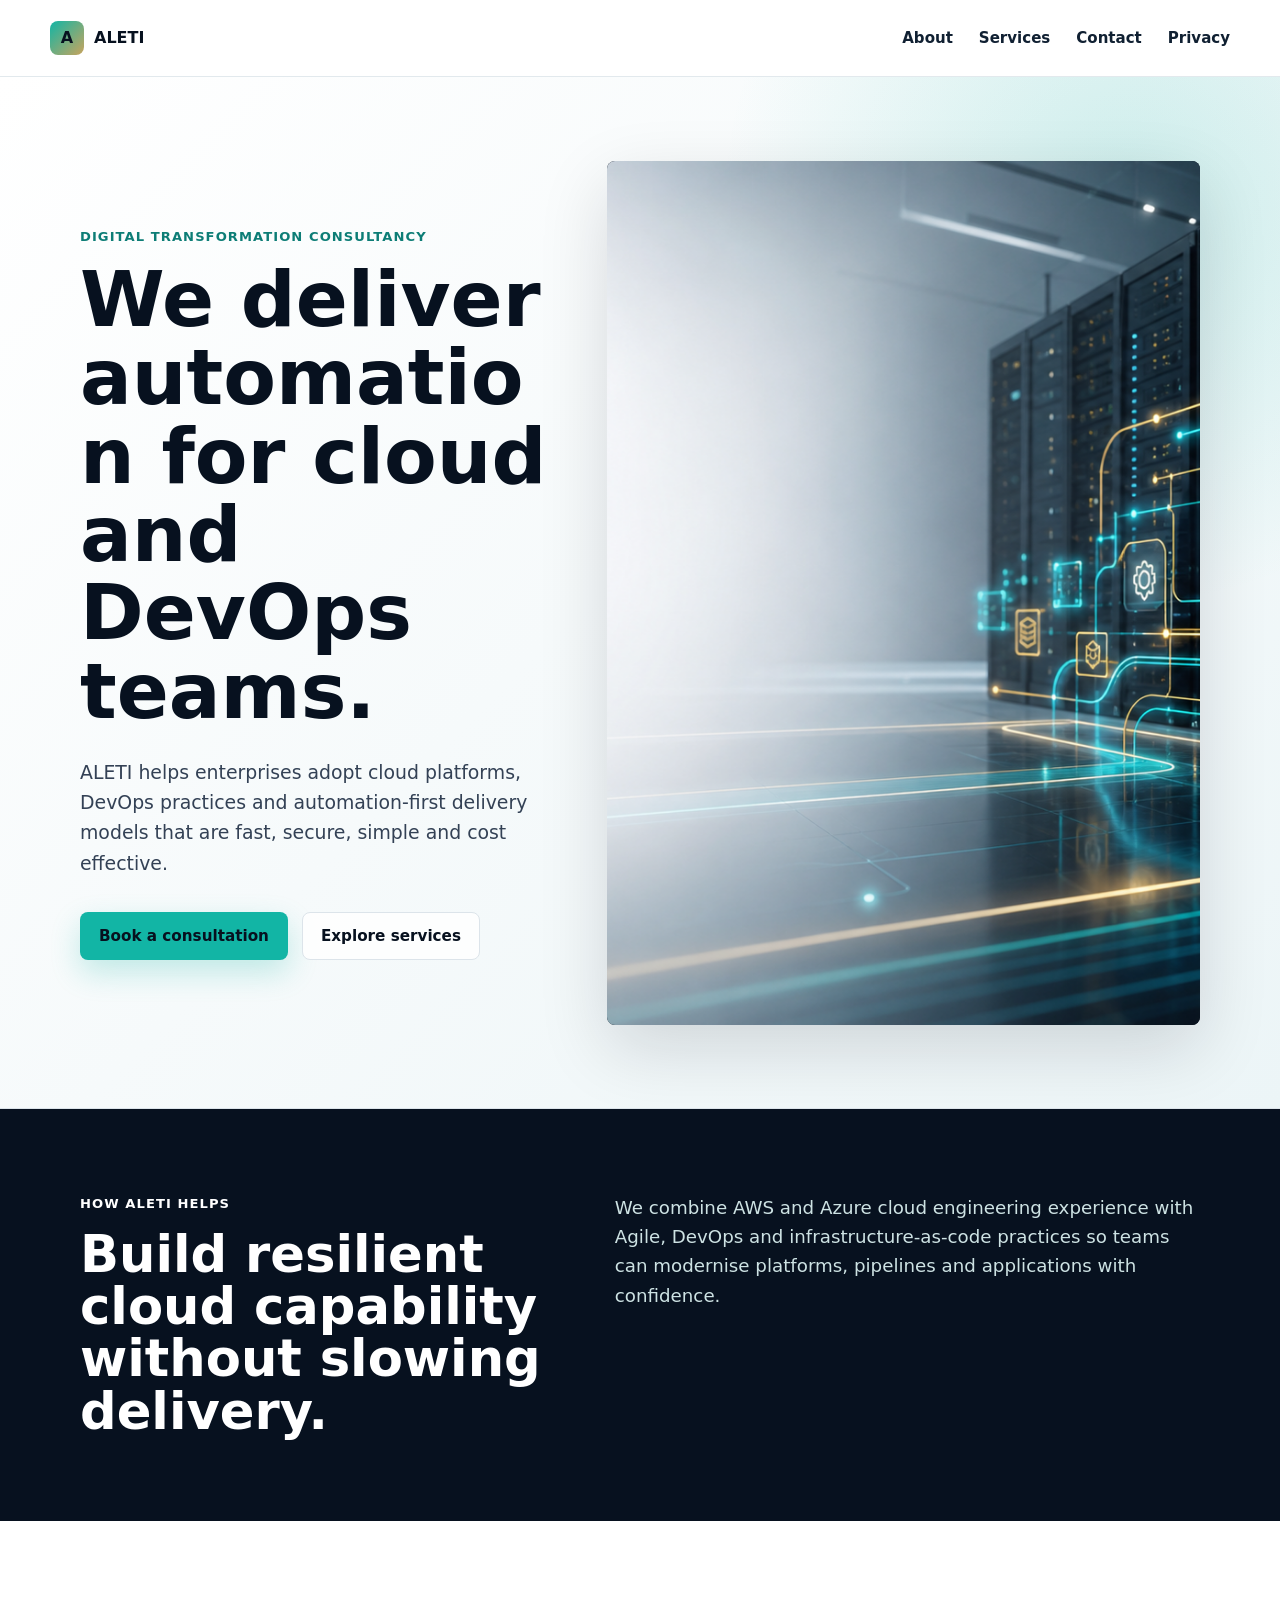
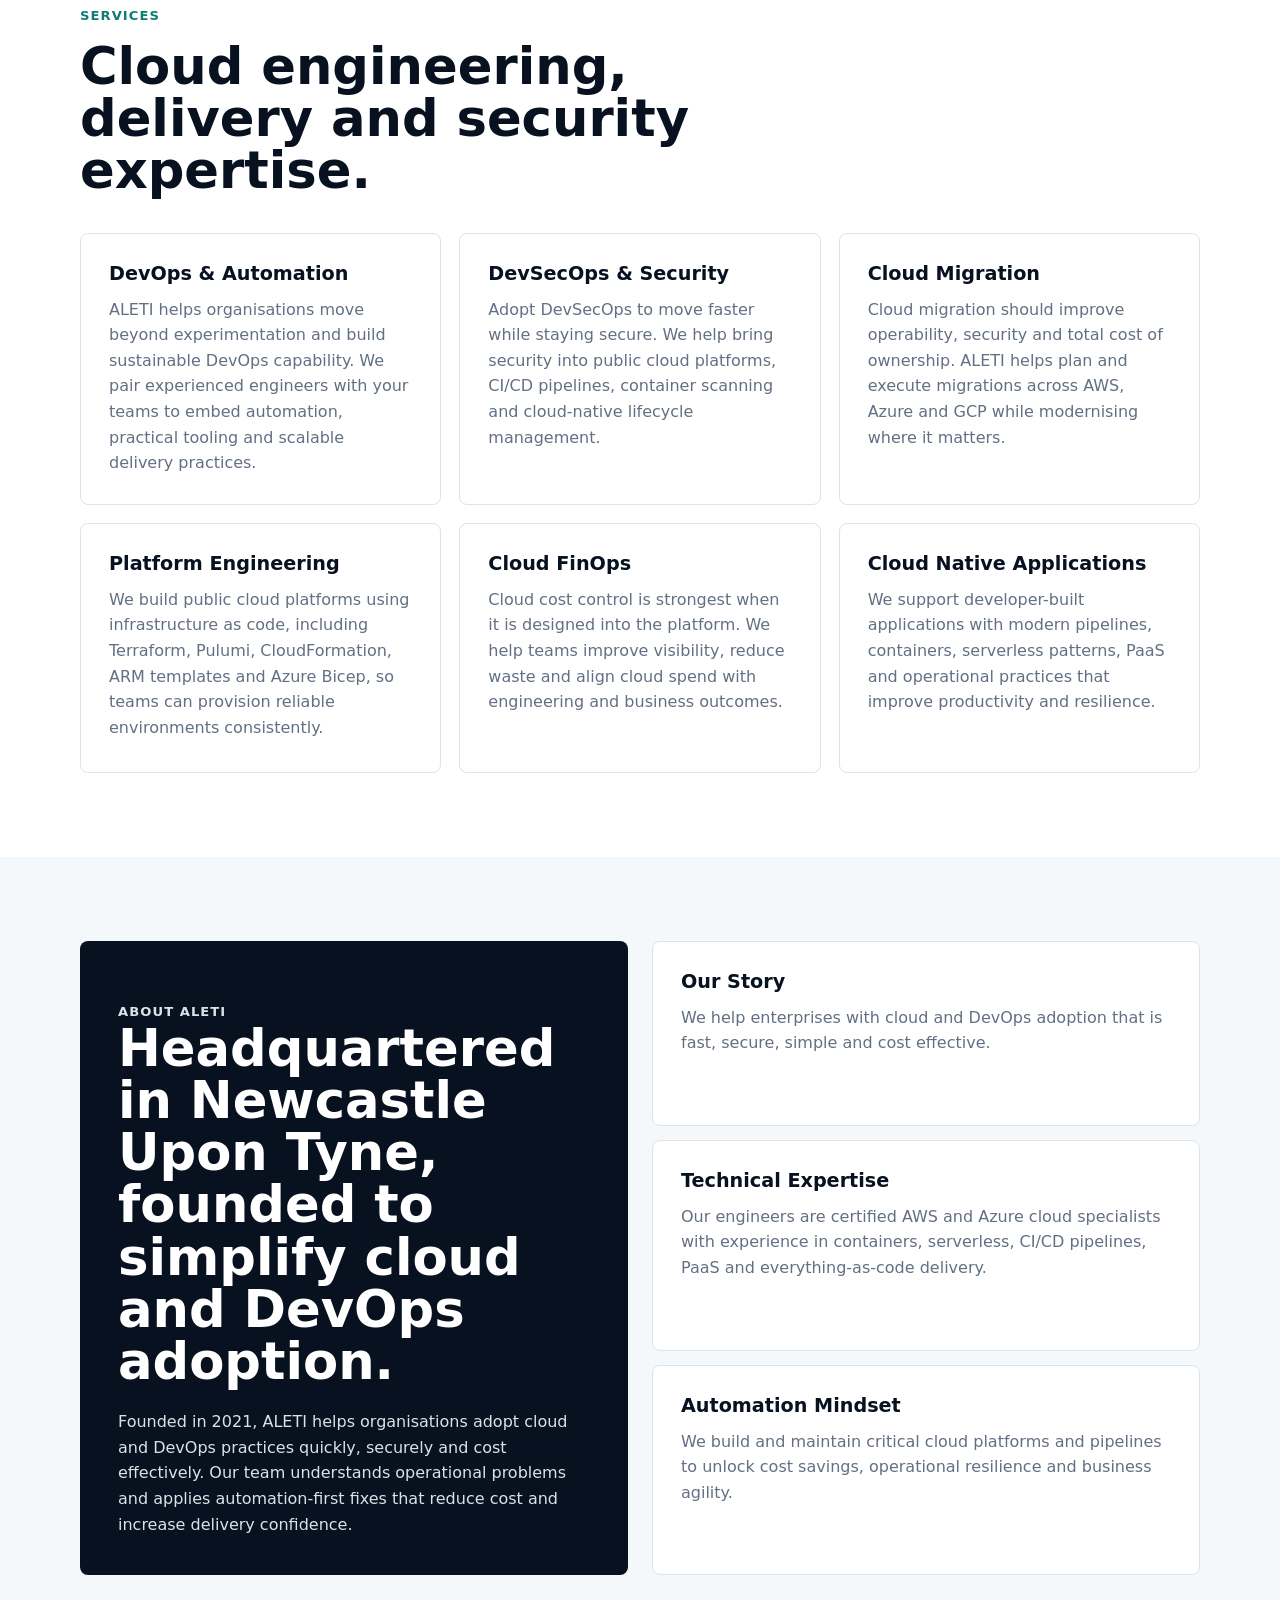
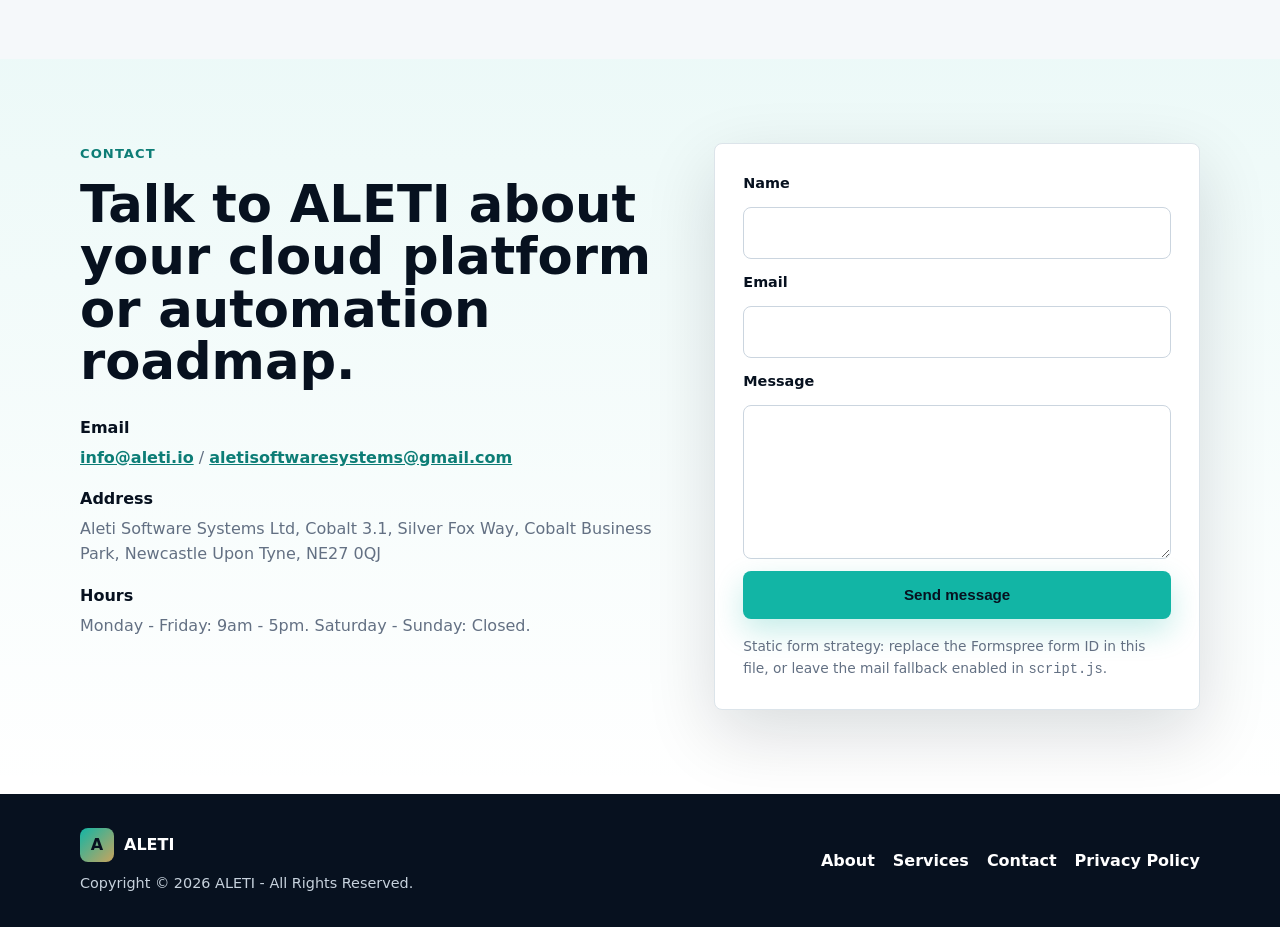
==== index.html @ 78d36789 "Build ALETI static website" ====
<!doctype html>
<html lang="en-GB">
  <head>
    <meta charset="utf-8">
    <meta name="viewport" content="width=device-width, initial-scale=1">
    <title>ALETI | Cloud, DevOps and Automation Consultancy</title>
    <meta name="description" content="ALETI helps enterprises adopt cloud, DevOps, DevSecOps and platform engineering practices quickly, securely and cost effectively.">
    <link rel="canonical" href="https://aleti.io/">
    <meta property="og:title" content="ALETI | Cloud, DevOps and Automation Consultancy">
    <meta property="og:description" content="Digital transformation consultancy delivering cloud automation, DevOps, DevSecOps and platform engineering expertise.">
    <meta property="og:type" content="website">
    <meta property="og:url" content="https://aleti.io/">
    <meta property="og:image" content="https://aleti.io/assets/aleti-cloud-automation-hero.png">
    <meta name="twitter:card" content="summary_large_image">
    <meta name="twitter:title" content="ALETI | Cloud, DevOps and Automation Consultancy">
    <meta name="twitter:description" content="We deliver automation for cloud, DevOps and platform engineering teams.">
    <meta name="twitter:image" content="https://aleti.io/assets/aleti-cloud-automation-hero.png">
    <meta name="theme-color" content="#07111f">
    <link rel="icon" href="/assets/favicon.svg" type="image/svg+xml">
    <link rel="stylesheet" href="/styles.css">
    <script type="application/ld+json">
      {
        "@context": "https://schema.org",
        "@type": "LocalBusiness",
        "name": "ALETI",
        "legalName": "Aleti Software Systems Ltd",
        "url": "https://aleti.io/",
        "email": "info@aleti.io",
        "address": {
          "@type": "PostalAddress",
          "streetAddress": "Cobalt 3.1, Silver Fox Way, Cobalt Business Park",
          "addressLocality": "Newcastle Upon Tyne",
          "postalCode": "NE27 0QJ",
          "addressCountry": "GB"
        },
        "openingHoursSpecification": [
          {
            "@type": "OpeningHoursSpecification",
            "dayOfWeek": ["Monday", "Tuesday", "Wednesday", "Thursday", "Friday"],
            "opens": "09:00",
            "closes": "17:00"
          }
        ],
        "sameAs": []
      }
    </script>
  </head>
  <body>
    <a class="skip-link" href="#main">Skip to content</a>
    <header class="site-header">
      <nav class="nav" aria-label="Primary navigation">
        <a class="brand" href="/" aria-label="ALETI home">
          <span class="brand-mark" aria-hidden="true">A</span>
          <span>ALETI</span>
        </a>
        <button class="nav-toggle" type="button" aria-expanded="false" aria-controls="nav-menu">
          <span class="sr-only">Toggle navigation</span>
          <span></span><span></span><span></span>
        </button>
        <div class="nav-menu" id="nav-menu">
          <a href="#about">About</a>
          <a href="#services">Services</a>
          <a href="#contact">Contact</a>
          <a href="/privacy-policy/">Privacy</a>
        </div>
      </nav>
    </header>

    <main id="main">
      <section class="hero section">
        <div class="container hero-grid">
          <div class="hero-copy">
            <p class="intro-line">Digital Transformation Consultancy</p>
            <h1>
              <span class="desktop-headline">We deliver automation for cloud and DevOps teams.</span>
              <span class="mobile-headline" aria-hidden="true"><span class="hero-line">We deliver</span><span class="hero-line">automation</span><span class="hero-line">for cloud and</span><span class="hero-line">DevOps teams.</span></span>
            </h1>
            <p class="hero-text">ALETI helps enterprises adopt cloud platforms, DevOps practices and automation-first delivery models that are fast, secure, simple and cost effective.</p>
            <div class="hero-actions">
              <a class="button button-primary" href="#contact">Book a consultation</a>
              <a class="button button-secondary" href="#services">Explore services</a>
            </div>
          </div>
          <div class="hero-media">
            <img src="/assets/aleti-cloud-automation-hero.png" alt="Abstract secure cloud automation infrastructure with connected cloud nodes and pipeline paths" width="1536" height="864">
          </div>
        </div>
      </section>

      <section class="section service-summary" aria-labelledby="summary-title">
        <div class="container split">
          <div>
            <p class="section-label">How ALETI helps</p>
            <h2 id="summary-title">Build resilient cloud capability without slowing delivery.</h2>
          </div>
          <p>We combine AWS and Azure cloud engineering experience with Agile, DevOps and infrastructure-as-code practices so teams can modernise platforms, pipelines and applications with confidence.</p>
        </div>
      </section>

      <section class="section" id="services" aria-labelledby="services-title">
        <div class="container">
          <div class="section-head">
            <p class="section-label">Services</p>
            <h2 id="services-title">Cloud engineering, delivery and security expertise.</h2>
          </div>
          <div class="services-grid">
            <article class="service-card">
              <h3>DevOps &amp; Automation</h3>
              <p>ALETI helps organisations move beyond experimentation and build sustainable DevOps capability. We pair experienced engineers with your teams to embed automation, practical tooling and scalable delivery practices.</p>
            </article>
            <article class="service-card">
              <h3>DevSecOps &amp; Security</h3>
              <p>Adopt DevSecOps to move faster while staying secure. We help bring security into public cloud platforms, CI/CD pipelines, container scanning and cloud-native lifecycle management.</p>
            </article>
            <article class="service-card">
              <h3>Cloud Migration</h3>
              <p>Cloud migration should improve operability, security and total cost of ownership. ALETI helps plan and execute migrations across AWS, Azure and GCP while modernising where it matters.</p>
            </article>
            <article class="service-card">
              <h3>Platform Engineering</h3>
              <p>We build public cloud platforms using infrastructure as code, including Terraform, Pulumi, CloudFormation, ARM templates and Azure Bicep, so teams can provision reliable environments consistently.</p>
            </article>
            <article class="service-card">
              <h3>Cloud FinOps</h3>
              <p>Cloud cost control is strongest when it is designed into the platform. We help teams improve visibility, reduce waste and align cloud spend with engineering and business outcomes.</p>
            </article>
            <article class="service-card">
              <h3>Cloud Native Applications</h3>
              <p>We support developer-built applications with modern pipelines, containers, serverless patterns, PaaS and operational practices that improve productivity and resilience.</p>
            </article>
          </div>
        </div>
      </section>

      <section class="section about" id="about" aria-labelledby="about-title">
        <div class="container about-grid">
          <div class="about-panel">
            <p class="section-label">About ALETI</p>
            <h2 id="about-title">Headquartered in Newcastle Upon Tyne, founded to simplify cloud and DevOps adoption.</h2>
            <p>Founded in 2021, ALETI helps organisations adopt cloud and DevOps practices quickly, securely and cost effectively. Our team understands operational problems and applies automation-first fixes that reduce cost and increase delivery confidence.</p>
          </div>
          <div class="expertise-list">
            <div>
              <h3>Our Story</h3>
              <p>We help enterprises with cloud and DevOps adoption that is fast, secure, simple and cost effective.</p>
            </div>
            <div>
              <h3>Technical Expertise</h3>
              <p>Our engineers are certified AWS and Azure cloud specialists with experience in containers, serverless, CI/CD pipelines, PaaS and everything-as-code delivery.</p>
            </div>
            <div>
              <h3>Automation Mindset</h3>
              <p>We build and maintain critical cloud platforms and pipelines to unlock cost savings, operational resilience and business agility.</p>
            </div>
          </div>
        </div>
      </section>

      <section class="section contact-cta" id="contact" aria-labelledby="contact-title">
        <div class="container contact-grid">
          <div>
            <p class="section-label">Contact</p>
            <h2 id="contact-title">Talk to ALETI about your cloud platform or automation roadmap.</h2>
            <div class="contact-details">
              <p><strong>Email</strong><a href="mailto:info@aleti.io">info@aleti.io</a> / <a href="mailto:aletisoftwaresystems@gmail.com">aletisoftwaresystems@gmail.com</a></p>
              <p><strong>Address</strong>Aleti Software Systems Ltd, Cobalt 3.1, Silver Fox Way, Cobalt Business Park, Newcastle Upon Tyne, NE27 0QJ</p>
              <p><strong>Hours</strong>Monday - Friday: 9am - 5pm. Saturday - Sunday: Closed.</p>
            </div>
          </div>
          <form class="contact-form" id="contact-form" action="https://formspree.io/f/your-form-id" method="POST">
            <label for="name">Name</label>
            <input id="name" name="name" autocomplete="name" required>
            <label for="email">Email</label>
            <input id="email" name="email" type="email" autocomplete="email" required>
            <label for="message">Message</label>
            <textarea id="message" name="message" rows="5" required></textarea>
            <input type="hidden" name="source" value="aleti.io">
            <button class="button button-primary" type="submit">Send message</button>
            <p class="form-note">Static form strategy: replace the Formspree form ID in this file, or leave the mail fallback enabled in <code>script.js</code>.</p>
          </form>
        </div>
      </section>
    </main>

    <footer class="site-footer">
      <div class="container footer-grid">
        <div>
          <a class="brand footer-brand" href="/">
            <span class="brand-mark" aria-hidden="true">A</span>
            <span>ALETI</span>
          </a>
          <p>Copyright © 2026 ALETI - All Rights Reserved.</p>
        </div>
        <nav aria-label="Footer navigation">
          <a href="#about">About</a>
          <a href="#services">Services</a>
          <a href="#contact">Contact</a>
          <a href="/privacy-policy/">Privacy Policy</a>
        </nav>
      </div>
    </footer>
    <script src="/script.js"></script>
  </body>
</html>
---- styles.css ----
:root {
  --ink: #07111f;
  --ink-2: #102032;
  --text: #162132;
  --muted: #637083;
  --line: #dce4ea;
  --surface: #ffffff;
  --surface-2: #f5f8fa;
  --teal: #12b5a5;
  --teal-dark: #0d7d76;
  --gold: #c8a45d;
  --shadow: 0 24px 70px rgba(7, 17, 31, 0.14);
  --radius: 8px;
  font-family: Inter, ui-sans-serif, system-ui, -apple-system, BlinkMacSystemFont, "Segoe UI", sans-serif;
}

* {
  box-sizing: border-box;
}

html {
  scroll-behavior: smooth;
}

body {
  margin: 0;
  color: var(--text);
  background: var(--surface);
  line-height: 1.6;
  overflow-x: hidden;
}

a {
  color: inherit;
}

img {
  display: block;
  max-width: 100%;
}

.skip-link,
.sr-only {
  position: absolute;
  width: 1px;
  height: 1px;
  overflow: hidden;
  clip: rect(0, 0, 0, 0);
}

.skip-link:focus {
  width: auto;
  height: auto;
  clip: auto;
  padding: 0.75rem 1rem;
  background: var(--teal);
  color: var(--ink);
  z-index: 100;
}

.container {
  width: min(1120px, calc(100% - 40px));
  margin: 0 auto;
}

.section {
  padding: 84px 0;
}

.site-header {
  position: sticky;
  top: 0;
  z-index: 20;
  background: rgba(255, 255, 255, 0.92);
  backdrop-filter: blur(16px);
  border-bottom: 1px solid rgba(220, 228, 234, 0.82);
}

.nav {
  width: min(1180px, calc(100% - 32px));
  margin: 0 auto;
  min-height: 76px;
  display: flex;
  align-items: center;
  justify-content: space-between;
  gap: 24px;
}

.brand {
  display: inline-flex;
  align-items: center;
  gap: 10px;
  text-decoration: none;
  font-weight: 800;
  color: var(--ink);
  letter-spacing: 0;
}

.brand-mark {
  display: inline-grid;
  place-items: center;
  width: 34px;
  height: 34px;
  border-radius: var(--radius);
  color: var(--ink);
  background: linear-gradient(135deg, var(--teal), var(--gold));
}

.nav-menu {
  display: flex;
  align-items: center;
  gap: 26px;
  font-weight: 700;
  font-size: 0.94rem;
}

.nav-menu a {
  text-decoration: none;
  color: var(--ink-2);
}

.nav-menu a:hover,
.nav-menu a:focus {
  color: var(--teal-dark);
}

.nav-toggle {
  display: none;
  width: 42px;
  height: 42px;
  border: 1px solid var(--line);
  background: var(--surface);
  border-radius: var(--radius);
}

.nav-toggle span:not(.sr-only) {
  display: block;
  width: 18px;
  height: 2px;
  margin: 4px auto;
  background: var(--ink);
}

.hero {
  position: relative;
  overflow: hidden;
  min-height: calc(100vh - 76px);
  display: grid;
  align-items: center;
  background:
    radial-gradient(circle at 88% 12%, rgba(18, 181, 165, 0.18), transparent 28%),
    linear-gradient(135deg, #ffffff 0%, #f6fafb 48%, #ecf5f7 100%);
}

.hero::after {
  content: "";
  position: absolute;
  inset: auto 0 0 0;
  height: 1px;
  background: var(--line);
}

.hero-grid {
  display: grid;
  grid-template-columns: minmax(0, 0.9fr) minmax(420px, 1.1fr);
  gap: 42px;
  align-items: center;
}

.hero-copy {
  min-width: 0;
}

.intro-line,
.section-label {
  margin: 0 0 14px;
  color: var(--teal-dark);
  font-size: 0.82rem;
  font-weight: 800;
  text-transform: uppercase;
  letter-spacing: 0.08em;
}

.hero h1,
.section-head h2,
.split h2,
.about h2,
.contact-cta h2,
.page-hero h1 {
  margin: 0;
  color: var(--ink);
  line-height: 1.02;
  letter-spacing: 0;
}

.hero h1 {
  font-size: clamp(2.75rem, 6vw, 5.8rem);
  max-width: 780px;
  overflow-wrap: break-word;
}

.hero-line {
  display: block;
}

.mobile-headline {
  display: none;
}

.hero-text {
  max-width: 610px;
  margin: 26px 0 0;
  font-size: 1.18rem;
  color: #334155;
}

.hero-actions {
  display: flex;
  flex-wrap: wrap;
  gap: 14px;
  margin-top: 34px;
}

.button {
  display: inline-flex;
  align-items: center;
  justify-content: center;
  min-height: 48px;
  padding: 0 18px;
  border-radius: var(--radius);
  border: 1px solid transparent;
  font-weight: 800;
  font-size: 0.95rem;
  text-decoration: none;
  cursor: pointer;
}

.button-primary {
  background: var(--teal);
  color: var(--ink);
  box-shadow: 0 12px 30px rgba(18, 181, 165, 0.24);
}

.button-primary:hover,
.button-primary:focus {
  background: #31cabb;
}

.button-secondary {
  background: rgba(255, 255, 255, 0.86);
  color: var(--ink);
  border-color: var(--line);
}

.hero-media {
  border-radius: var(--radius);
  overflow: hidden;
  box-shadow: var(--shadow);
  background: var(--ink);
}

.hero-media img {
  aspect-ratio: 16 / 9;
  width: 100%;
  object-fit: cover;
}

.service-summary {
  background: var(--ink);
  color: #edf7f8;
}

.service-summary .section-label,
.service-summary h2 {
  color: #ffffff;
}

.split {
  display: grid;
  grid-template-columns: 0.9fr 1.1fr;
  gap: 56px;
  align-items: start;
}

.split h2,
.section-head h2,
.about h2,
.contact-cta h2,
.page-hero h1 {
  font-size: clamp(2rem, 4vw, 3.65rem);
}

.split p:last-child {
  margin: 0;
  color: #cde2e3;
  font-size: 1.14rem;
}

.section-head {
  max-width: 760px;
  margin-bottom: 36px;
}

.services-grid {
  display: grid;
  grid-template-columns: repeat(3, 1fr);
  gap: 18px;
}

.service-card {
  padding: 28px;
  border: 1px solid var(--line);
  border-radius: var(--radius);
  background: var(--surface);
  min-height: 250px;
}

.service-card h3,
.expertise-list h3 {
  margin: 0 0 12px;
  color: var(--ink);
  font-size: 1.2rem;
  line-height: 1.2;
}

.service-card p,
.expertise-list p,
.about-panel p,
.contact-details p {
  margin: 0;
  color: var(--muted);
}

.about {
  background: var(--surface-2);
}

.about-grid {
  display: grid;
  grid-template-columns: 1fr 1fr;
  gap: 24px;
  align-items: stretch;
}

.about-panel {
  padding: 38px;
  border-radius: var(--radius);
  background: var(--ink);
  color: #ffffff;
}

.about-panel h2 {
  color: #ffffff;
}

.about-panel p {
  margin-top: 22px;
  color: #d5e5e7;
}

.expertise-list {
  display: grid;
  gap: 14px;
}

.expertise-list > div {
  padding: 28px;
  background: #ffffff;
  border: 1px solid var(--line);
  border-radius: var(--radius);
}

.contact-cta {
  background:
    linear-gradient(180deg, rgba(18, 181, 165, 0.08), rgba(255, 255, 255, 0)),
    #ffffff;
}

.contact-grid {
  display: grid;
  grid-template-columns: 1fr 0.82fr;
  gap: 42px;
}

.contact-details {
  display: grid;
  gap: 16px;
  margin-top: 28px;
}

.contact-details strong {
  display: block;
  margin-bottom: 4px;
  color: var(--ink);
}

.contact-details a {
  color: var(--teal-dark);
  font-weight: 700;
}

.contact-form {
  display: grid;
  gap: 12px;
  padding: 28px;
  border: 1px solid var(--line);
  border-radius: var(--radius);
  background: var(--surface);
  box-shadow: var(--shadow);
}

.contact-form label {
  font-weight: 800;
  color: var(--ink);
  font-size: 0.9rem;
}

.contact-form input,
.contact-form textarea {
  width: 100%;
  border: 1px solid #cbd5df;
  border-radius: var(--radius);
  padding: 12px 14px;
  font: inherit;
  color: var(--ink);
  background: #ffffff;
}

.contact-form input:focus,
.contact-form textarea:focus {
  outline: 3px solid rgba(18, 181, 165, 0.22);
  border-color: var(--teal-dark);
}

.form-note {
  margin: 4px 0 0;
  color: var(--muted);
  font-size: 0.86rem;
}

.site-footer {
  padding: 34px 0;
  color: #c7d2dd;
  background: var(--ink);
}

.footer-grid {
  display: flex;
  justify-content: space-between;
  gap: 24px;
  align-items: center;
}

.footer-brand,
.site-footer a {
  color: #ffffff;
}

.site-footer p {
  margin: 10px 0 0;
  font-size: 0.9rem;
}

.site-footer nav {
  display: flex;
  flex-wrap: wrap;
  gap: 18px;
}

.site-footer nav a {
  text-decoration: none;
  font-weight: 700;
}

.page-hero {
  padding: 96px 0 48px;
  background: var(--surface-2);
}

.legal-content {
  max-width: 820px;
  padding-bottom: 90px;
}

.legal-content h2 {
  margin-top: 36px;
  color: var(--ink);
}

@media (max-width: 900px) {
  .hero-grid,
  .split,
  .about-grid,
  .contact-grid {
    grid-template-columns: 1fr;
  }

  .hero-grid {
    gap: 32px;
  }

  .hero {
    min-height: auto;
  }

  .services-grid {
    grid-template-columns: repeat(2, 1fr);
  }
}

@media (max-width: 720px) {
  .container {
    width: min(100% - 32px, 1120px);
  }

  .section {
    padding: 62px 0;
  }

  .nav {
    min-height: 68px;
  }

  .nav-toggle {
    display: block;
  }

  .nav-menu {
    position: absolute;
    top: 68px;
    right: 16px;
    left: 16px;
    display: none;
    flex-direction: column;
    align-items: stretch;
    gap: 0;
    padding: 10px;
    border: 1px solid var(--line);
    border-radius: var(--radius);
    background: var(--surface);
    box-shadow: var(--shadow);
  }

  .nav-menu.is-open {
    display: flex;
  }

  .nav-menu a {
    padding: 12px;
  }

  .hero h1 {
    max-width: 100%;
    font-size: clamp(2rem, 9vw, 2.55rem);
    line-height: 1.08;
  }

  .desktop-headline {
    display: none;
  }

  .mobile-headline {
    display: block;
  }

  .hero-text {
    max-width: 350px;
    font-size: 1rem;
  }

  .hero-grid {
    display: block;
  }

  .hero-media {
    margin-inline: -8px;
    margin-top: 32px;
  }

  .services-grid {
    grid-template-columns: 1fr;
  }

  .service-card {
    min-height: auto;
  }

  .about-panel,
  .contact-form {
    padding: 24px;
  }

  .footer-grid {
    align-items: flex-start;
    flex-direction: column;
  }
}

@media (max-width: 500px) {
  .container,
  .nav {
    width: min(358px, calc(100% - 32px));
  }
}
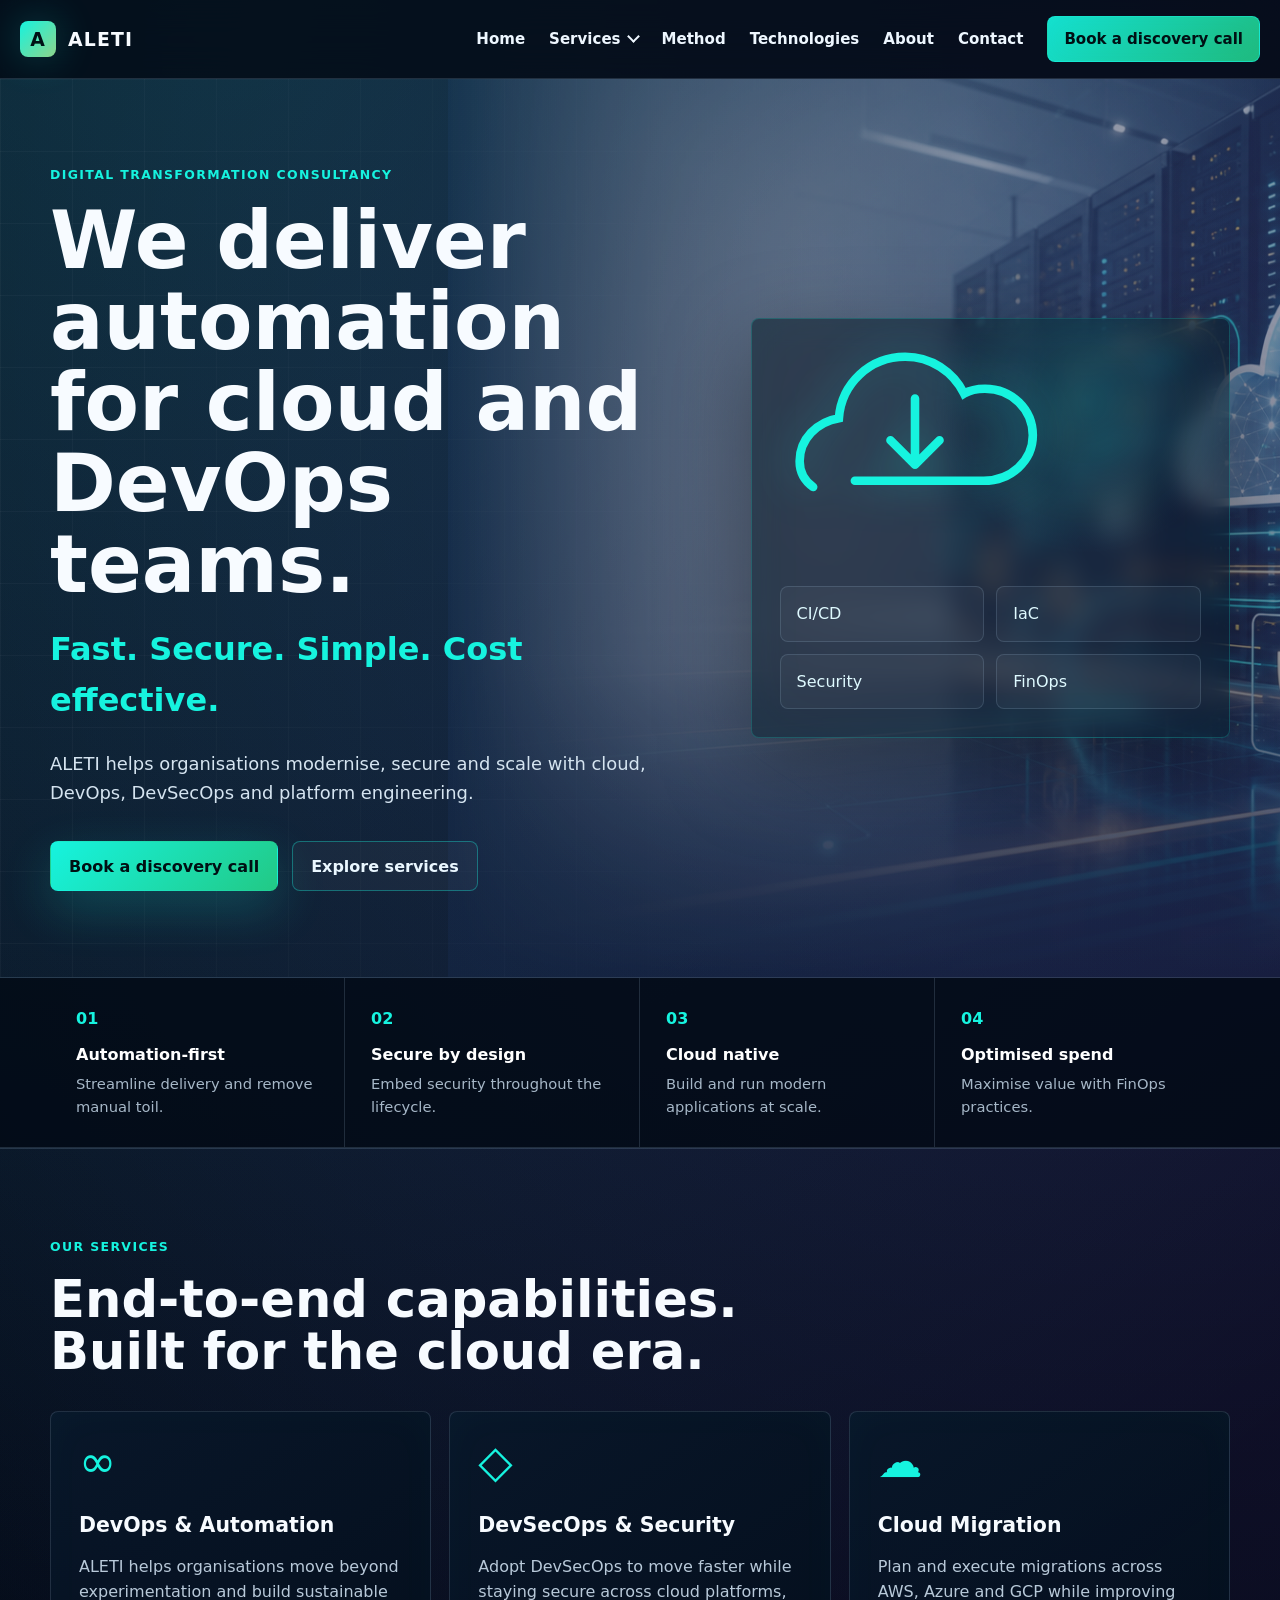
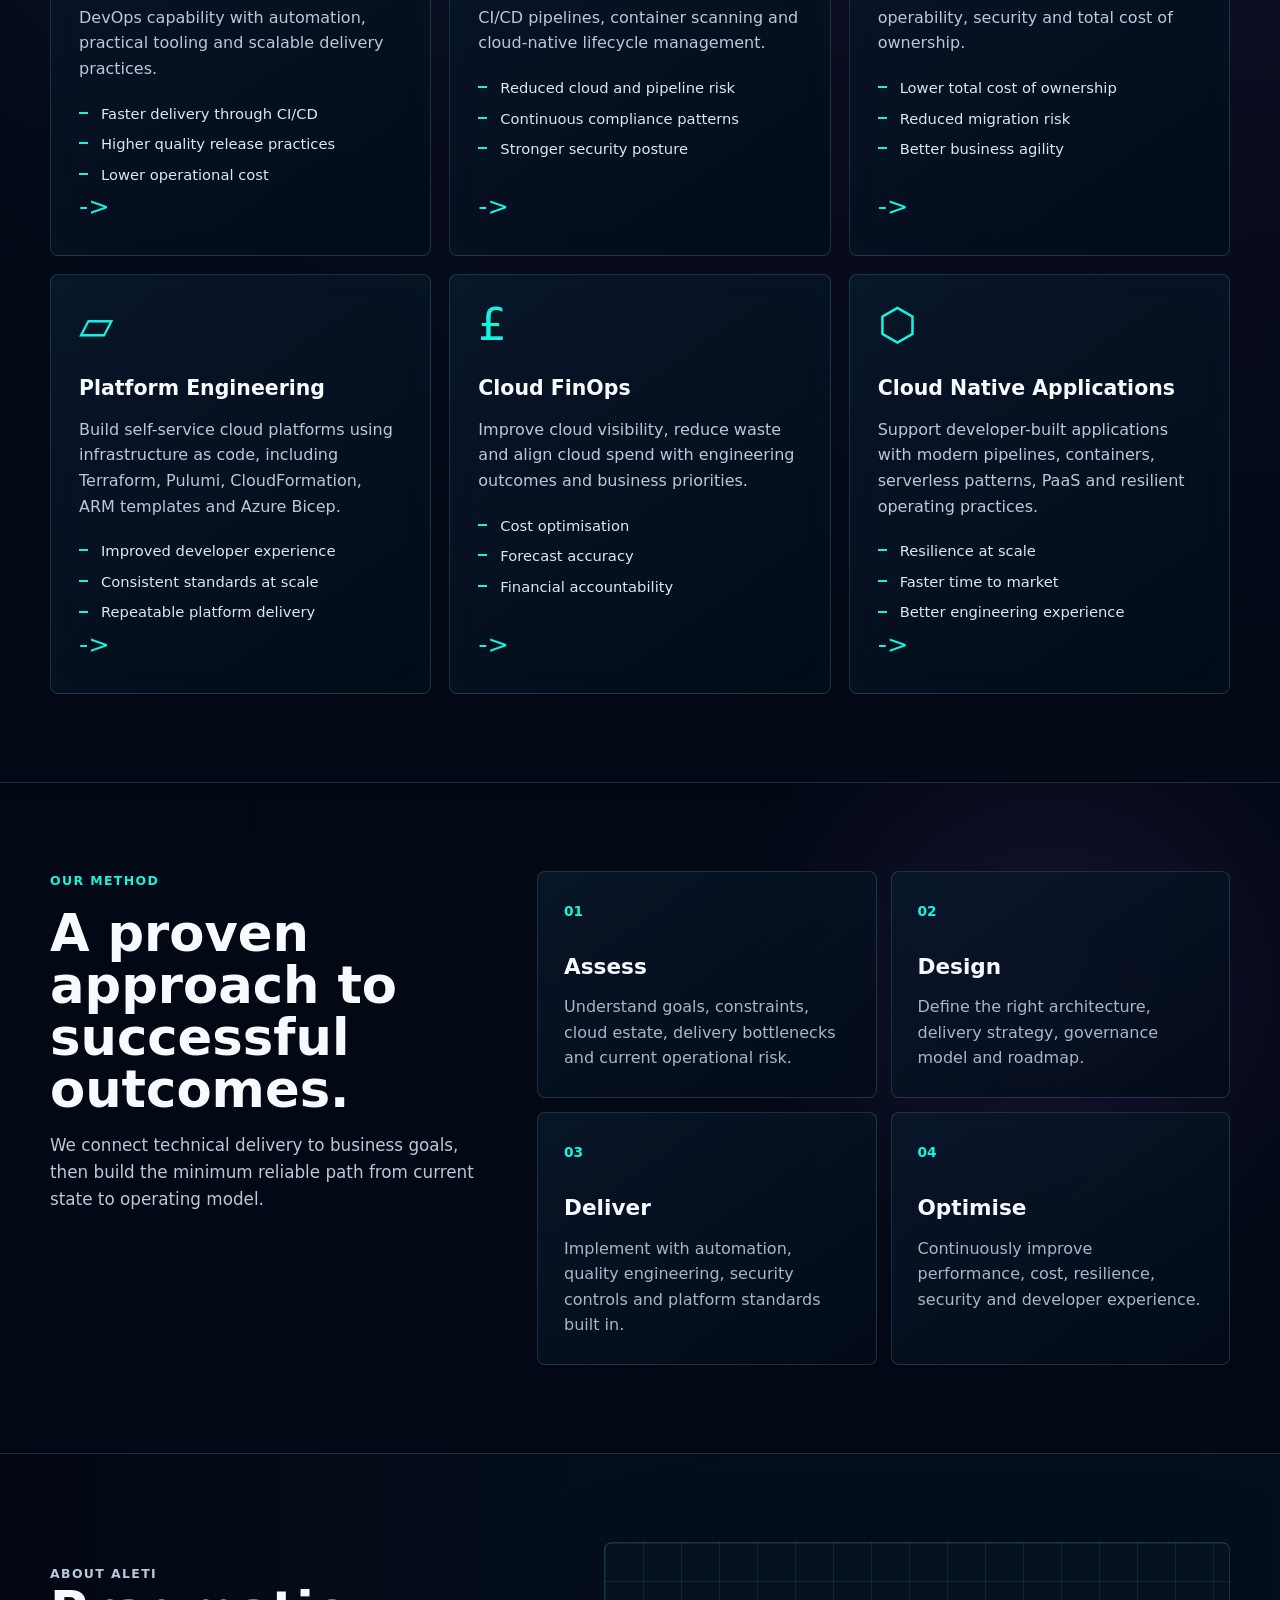
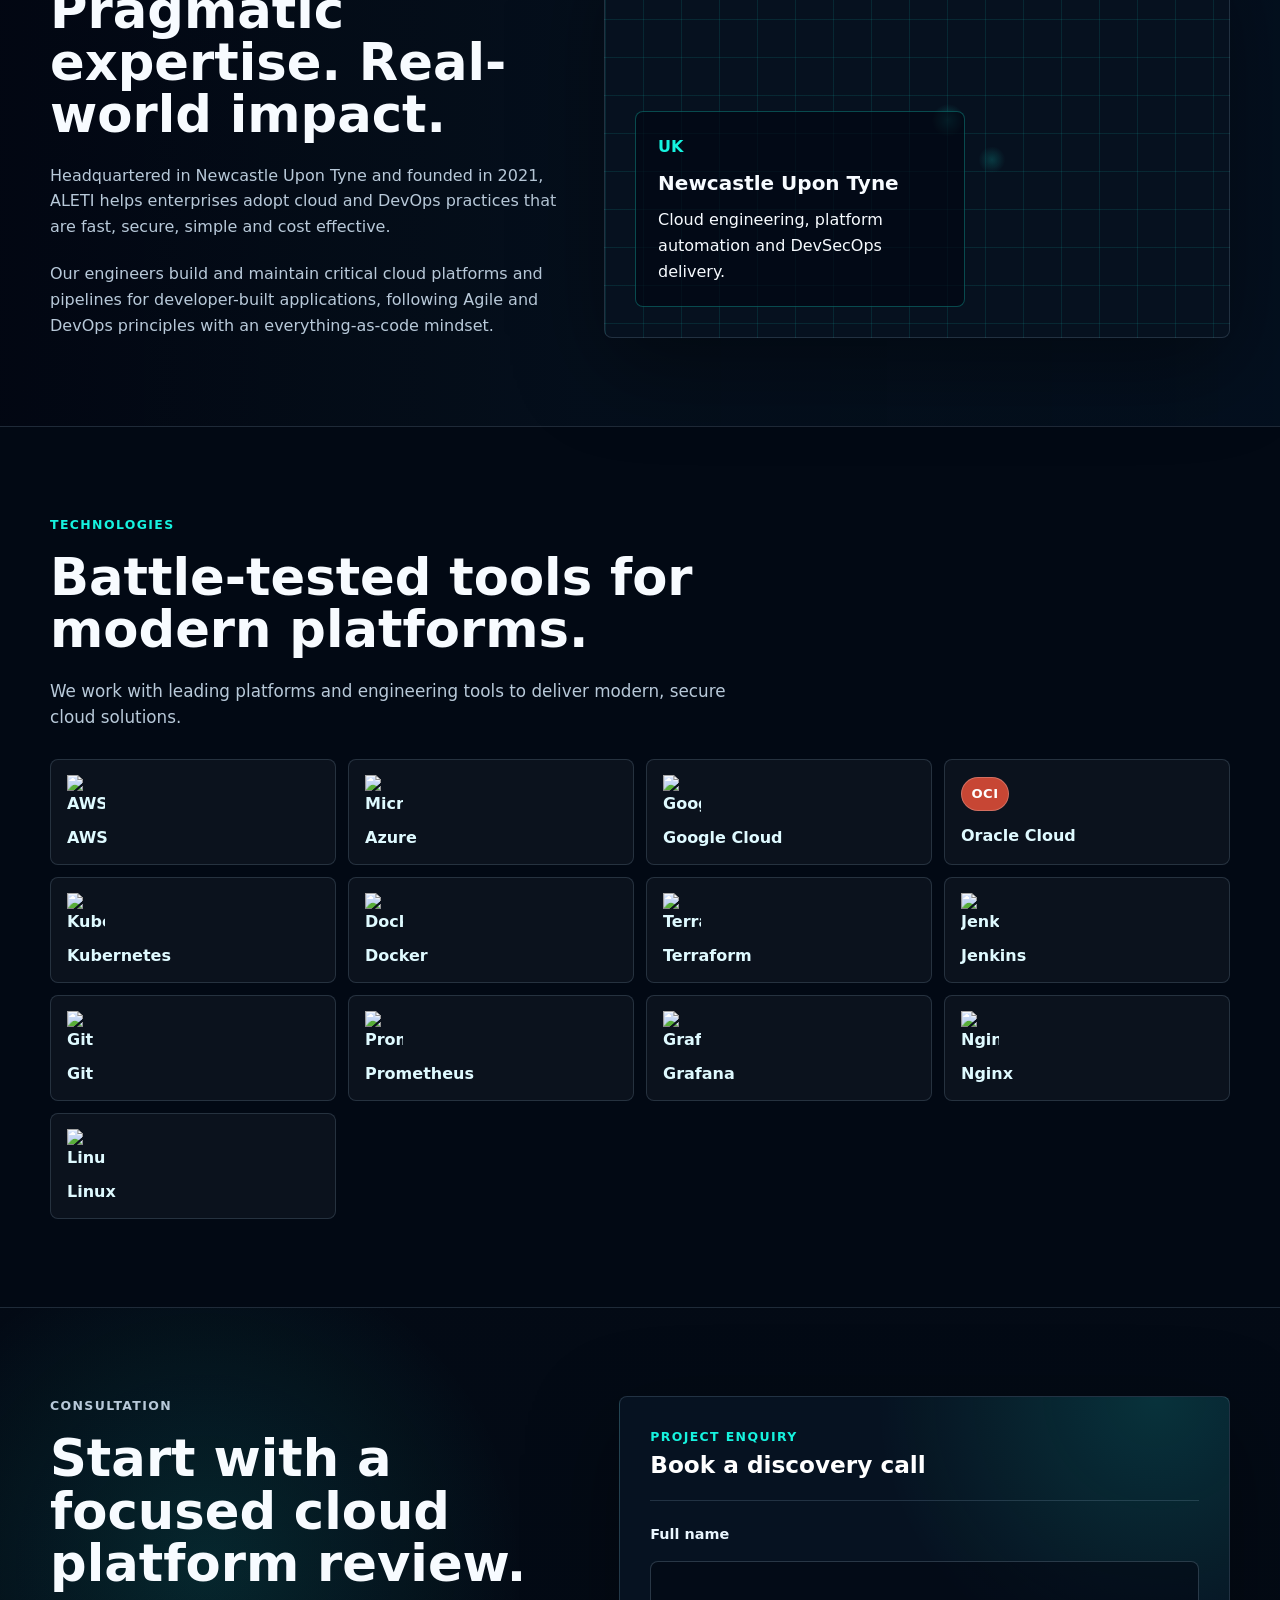
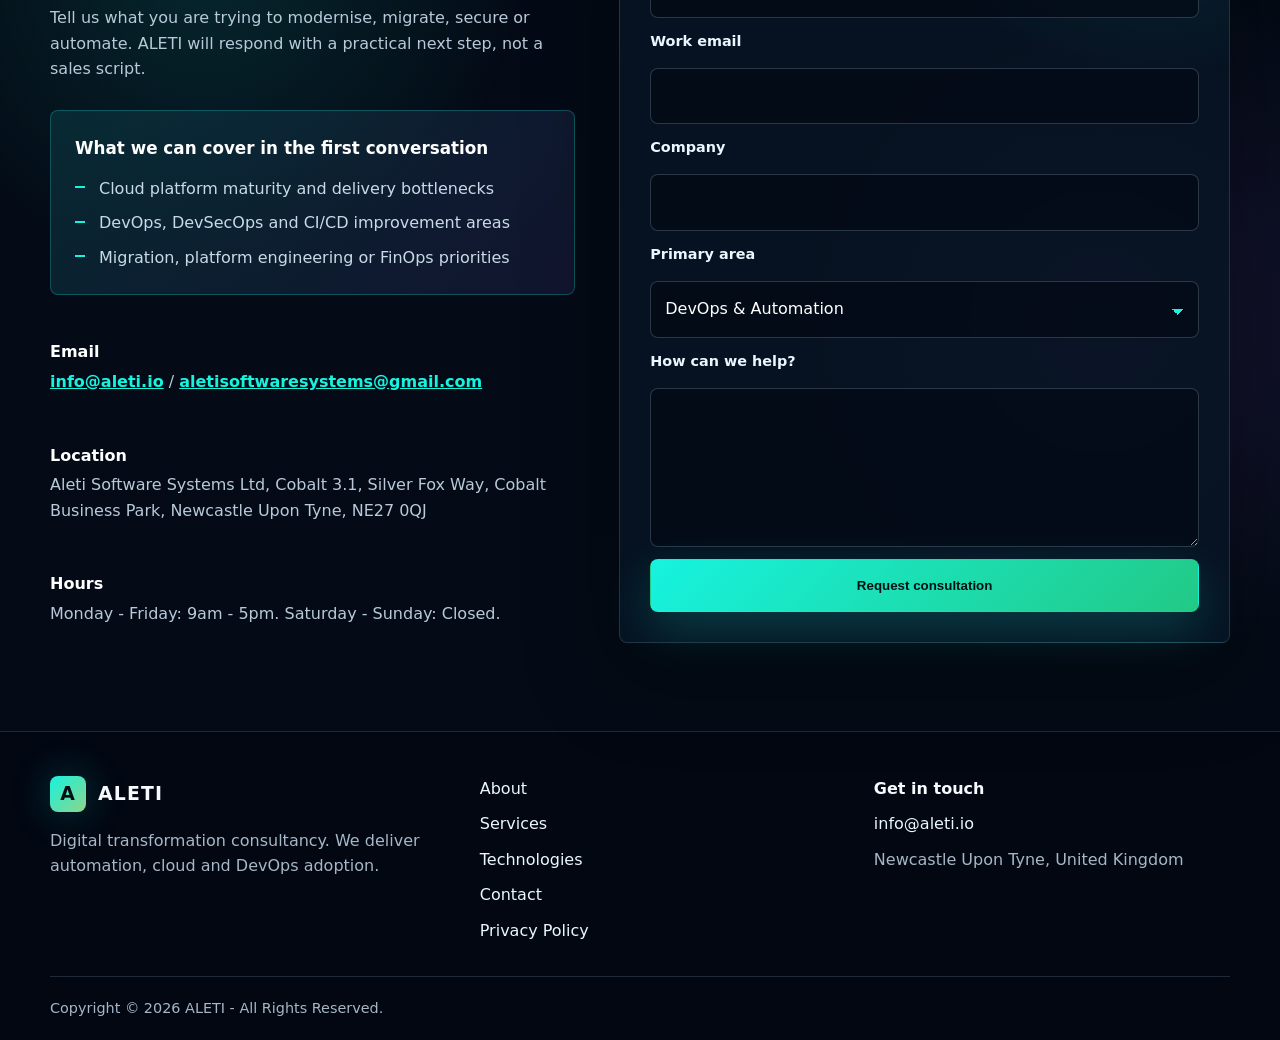
==== commit ecfb51b8: "Redesign ALETI website" ====
--- a/index.html
+++ b/index.html
@@ -15,9 +15,9 @@
     <meta name="twitter:title" content="ALETI | Cloud, DevOps and Automation Consultancy">
     <meta name="twitter:description" content="We deliver automation for cloud, DevOps and platform engineering teams.">
     <meta name="twitter:image" content="https://aleti.io/assets/aleti-cloud-automation-hero.png">
-    <meta name="theme-color" content="#07111f">
-    <link rel="icon" href="/assets/favicon.svg" type="image/svg+xml">
-    <link rel="stylesheet" href="/styles.css">
+    <meta name="theme-color" content="#020712">
+    <link rel="icon" href="assets/favicon.svg" type="image/svg+xml">
+    <link rel="stylesheet" href="styles.css">
     <script type="application/ld+json">
       {
         "@context": "https://schema.org",
@@ -40,16 +40,16 @@
             "opens": "09:00",
             "closes": "17:00"
           }
-        ],
-        "sameAs": []
+        ]
       }
     </script>
   </head>
   <body>
     <a class="skip-link" href="#main">Skip to content</a>
+
     <header class="site-header">
       <nav class="nav" aria-label="Primary navigation">
-        <a class="brand" href="/" aria-label="ALETI home">
+        <a class="brand" href="./" aria-label="ALETI home">
           <span class="brand-mark" aria-hidden="true">A</span>
           <span>ALETI</span>
         </a>
@@ -58,75 +58,189 @@
           <span></span><span></span><span></span>
         </button>
         <div class="nav-menu" id="nav-menu">
+          <a href="#home">Home</a>
+          <div class="nav-dropdown">
+            <button class="nav-dropdown-button" type="button" aria-expanded="false" aria-controls="services-menu">Services</button>
+            <div class="services-menu" id="services-menu">
+              <a href="#devops"><span>∞</span><strong>DevOps &amp; Automation</strong><small>CI/CD, IaC and delivery acceleration</small></a>
+              <a href="#devsecops"><span>◇</span><strong>DevSecOps &amp; Security</strong><small>Secure pipelines and cloud controls</small></a>
+              <a href="#migration"><span>☁</span><strong>Cloud Migration</strong><small>AWS, Azure and GCP migration</small></a>
+              <a href="#platform"><span>▱</span><strong>Platform Engineering</strong><small>Self-service cloud platforms</small></a>
+              <a href="#finops"><span>£</span><strong>Cloud FinOps</strong><small>Spend visibility and optimisation</small></a>
+              <a href="#cloud-native"><span>⬡</span><strong>Cloud Native Applications</strong><small>Modern app delivery and operations</small></a>
+            </div>
+          </div>
+          <a href="#method">Method</a>
+          <a href="#technologies">Technologies</a>
           <a href="#about">About</a>
-          <a href="#services">Services</a>
           <a href="#contact">Contact</a>
-          <a href="/privacy-policy/">Privacy</a>
+          <a class="nav-cta" href="#contact">Book a discovery call</a>
         </div>
       </nav>
     </header>
 
     <main id="main">
-      <section class="hero section">
+      <section class="hero" id="home">
+        <div class="hero-visual" aria-hidden="true">
+          <img src="assets/aleti-cloud-automation-hero.png" alt="">
+        </div>
         <div class="container hero-grid">
           <div class="hero-copy">
-            <p class="intro-line">Digital Transformation Consultancy</p>
-            <h1>
-              <span class="desktop-headline">We deliver automation for cloud and DevOps teams.</span>
-              <span class="mobile-headline" aria-hidden="true"><span class="hero-line">We deliver</span><span class="hero-line">automation</span><span class="hero-line">for cloud and</span><span class="hero-line">DevOps teams.</span></span>
-            </h1>
-            <p class="hero-text">ALETI helps enterprises adopt cloud platforms, DevOps practices and automation-first delivery models that are fast, secure, simple and cost effective.</p>
+            <p class="section-label">Digital Transformation Consultancy</p>
+            <h1>We deliver automation for cloud and DevOps teams.</h1>
+            <p class="hero-kicker">Fast. Secure. Simple. Cost effective.</p>
+            <p class="hero-text">ALETI helps organisations modernise, secure and scale with cloud, DevOps, DevSecOps and platform engineering.</p>
             <div class="hero-actions">
-              <a class="button button-primary" href="#contact">Book a consultation</a>
+              <a class="button button-primary" href="#contact">Book a discovery call</a>
               <a class="button button-secondary" href="#services">Explore services</a>
             </div>
           </div>
-          <div class="hero-media">
-            <img src="/assets/aleti-cloud-automation-hero.png" alt="Abstract secure cloud automation infrastructure with connected cloud nodes and pipeline paths" width="1536" height="864">
-          </div>
-        </div>
-      </section>
-
-      <section class="section service-summary" aria-labelledby="summary-title">
-        <div class="container split">
-          <div>
-            <p class="section-label">How ALETI helps</p>
-            <h2 id="summary-title">Build resilient cloud capability without slowing delivery.</h2>
-          </div>
-          <p>We combine AWS and Azure cloud engineering experience with Agile, DevOps and infrastructure-as-code practices so teams can modernise platforms, pipelines and applications with confidence.</p>
+          <div class="hero-panel" aria-label="ALETI cloud delivery priorities">
+            <div class="cloud-mark" aria-hidden="true">
+              <svg viewBox="0 0 220 140" role="img">
+                <path d="M61 109h105c22 0 40-16 40-37s-17-38-39-38c-6 0-12 1-17 4C141 20 123 8 102 8 73 8 50 30 48 58 30 61 16 75 16 93c0 9 4 16 11 21" fill="none" stroke="currentColor" stroke-width="7" stroke-linecap="round"/>
+                <path d="M110 42v54m0 0-20-20m20 20 20-20" fill="none" stroke="currentColor" stroke-width="7" stroke-linecap="round" stroke-linejoin="round"/>
+              </svg>
+            </div>
+            <div class="panel-grid">
+              <span>CI/CD</span>
+              <span>IaC</span>
+              <span>Security</span>
+              <span>FinOps</span>
+            </div>
+          </div>
+        </div>
+      </section>
+
+      <section class="proof-strip" aria-label="ALETI delivery priorities">
+        <div class="container proof-grid">
+          <div>
+            <span class="proof-icon">01</span>
+            <strong>Automation-first</strong>
+            <p>Streamline delivery and remove manual toil.</p>
+          </div>
+          <div>
+            <span class="proof-icon">02</span>
+            <strong>Secure by design</strong>
+            <p>Embed security throughout the lifecycle.</p>
+          </div>
+          <div>
+            <span class="proof-icon">03</span>
+            <strong>Cloud native</strong>
+            <p>Build and run modern applications at scale.</p>
+          </div>
+          <div>
+            <span class="proof-icon">04</span>
+            <strong>Optimised spend</strong>
+            <p>Maximise value with FinOps practices.</p>
+          </div>
         </div>
       </section>
 
       <section class="section" id="services" aria-labelledby="services-title">
         <div class="container">
           <div class="section-head">
-            <p class="section-label">Services</p>
-            <h2 id="services-title">Cloud engineering, delivery and security expertise.</h2>
+            <p class="section-label">Our services</p>
+            <h2 id="services-title">End-to-end capabilities. Built for the cloud era.</h2>
           </div>
           <div class="services-grid">
-            <article class="service-card">
+            <article class="service-card" id="devops">
+              <span class="service-icon">∞</span>
               <h3>DevOps &amp; Automation</h3>
-              <p>ALETI helps organisations move beyond experimentation and build sustainable DevOps capability. We pair experienced engineers with your teams to embed automation, practical tooling and scalable delivery practices.</p>
-            </article>
-            <article class="service-card">
+              <p>ALETI helps organisations move beyond experimentation and build sustainable DevOps capability with automation, practical tooling and scalable delivery practices.</p>
+              <ul>
+                <li>Faster delivery through CI/CD</li>
+                <li>Higher quality release practices</li>
+                <li>Lower operational cost</li>
+              </ul>
+              <a href="#contact" aria-label="Discuss DevOps and Automation">-></a>
+            </article>
+            <article class="service-card" id="devsecops">
+              <span class="service-icon">◇</span>
               <h3>DevSecOps &amp; Security</h3>
-              <p>Adopt DevSecOps to move faster while staying secure. We help bring security into public cloud platforms, CI/CD pipelines, container scanning and cloud-native lifecycle management.</p>
-            </article>
-            <article class="service-card">
+              <p>Adopt DevSecOps to move faster while staying secure across cloud platforms, CI/CD pipelines, container scanning and cloud-native lifecycle management.</p>
+              <ul>
+                <li>Reduced cloud and pipeline risk</li>
+                <li>Continuous compliance patterns</li>
+                <li>Stronger security posture</li>
+              </ul>
+              <a href="#contact" aria-label="Discuss DevSecOps and Security">-></a>
+            </article>
+            <article class="service-card" id="migration">
+              <span class="service-icon">☁</span>
               <h3>Cloud Migration</h3>
-              <p>Cloud migration should improve operability, security and total cost of ownership. ALETI helps plan and execute migrations across AWS, Azure and GCP while modernising where it matters.</p>
-            </article>
-            <article class="service-card">
+              <p>Plan and execute migrations across AWS, Azure and GCP while improving operability, security and total cost of ownership.</p>
+              <ul>
+                <li>Lower total cost of ownership</li>
+                <li>Reduced migration risk</li>
+                <li>Better business agility</li>
+              </ul>
+              <a href="#contact" aria-label="Discuss Cloud Migration">-></a>
+            </article>
+            <article class="service-card" id="platform">
+              <span class="service-icon">▱</span>
               <h3>Platform Engineering</h3>
-              <p>We build public cloud platforms using infrastructure as code, including Terraform, Pulumi, CloudFormation, ARM templates and Azure Bicep, so teams can provision reliable environments consistently.</p>
-            </article>
-            <article class="service-card">
+              <p>Build self-service cloud platforms using infrastructure as code, including Terraform, Pulumi, CloudFormation, ARM templates and Azure Bicep.</p>
+              <ul>
+                <li>Improved developer experience</li>
+                <li>Consistent standards at scale</li>
+                <li>Repeatable platform delivery</li>
+              </ul>
+              <a href="#contact" aria-label="Discuss Platform Engineering">-></a>
+            </article>
+            <article class="service-card" id="finops">
+              <span class="service-icon">£</span>
               <h3>Cloud FinOps</h3>
-              <p>Cloud cost control is strongest when it is designed into the platform. We help teams improve visibility, reduce waste and align cloud spend with engineering and business outcomes.</p>
-            </article>
-            <article class="service-card">
+              <p>Improve cloud visibility, reduce waste and align cloud spend with engineering outcomes and business priorities.</p>
+              <ul>
+                <li>Cost optimisation</li>
+                <li>Forecast accuracy</li>
+                <li>Financial accountability</li>
+              </ul>
+              <a href="#contact" aria-label="Discuss Cloud FinOps">-></a>
+            </article>
+            <article class="service-card" id="cloud-native">
+              <span class="service-icon">⬡</span>
               <h3>Cloud Native Applications</h3>
-              <p>We support developer-built applications with modern pipelines, containers, serverless patterns, PaaS and operational practices that improve productivity and resilience.</p>
+              <p>Support developer-built applications with modern pipelines, containers, serverless patterns, PaaS and resilient operating practices.</p>
+              <ul>
+                <li>Resilience at scale</li>
+                <li>Faster time to market</li>
+                <li>Better engineering experience</li>
+              </ul>
+              <a href="#contact" aria-label="Discuss Cloud Native Applications">-></a>
+            </article>
+          </div>
+        </div>
+      </section>
+
+      <section class="section method" id="method" aria-labelledby="method-title">
+        <div class="container method-grid">
+          <div class="section-head">
+            <p class="section-label">Our method</p>
+            <h2 id="method-title">A proven approach to successful outcomes.</h2>
+            <p>We connect technical delivery to business goals, then build the minimum reliable path from current state to operating model.</p>
+          </div>
+          <div class="method-steps">
+            <article>
+              <span>01</span>
+              <h3>Assess</h3>
+              <p>Understand goals, constraints, cloud estate, delivery bottlenecks and current operational risk.</p>
+            </article>
+            <article>
+              <span>02</span>
+              <h3>Design</h3>
+              <p>Define the right architecture, delivery strategy, governance model and roadmap.</p>
+            </article>
+            <article>
+              <span>03</span>
+              <h3>Deliver</h3>
+              <p>Implement with automation, quality engineering, security controls and platform standards built in.</p>
+            </article>
+            <article>
+              <span>04</span>
+              <h3>Optimise</h3>
+              <p>Continuously improve performance, cost, resilience, security and developer experience.</p>
             </article>
           </div>
         </div>
@@ -134,49 +248,93 @@
 
       <section class="section about" id="about" aria-labelledby="about-title">
         <div class="container about-grid">
-          <div class="about-panel">
+          <div class="about-copy">
             <p class="section-label">About ALETI</p>
-            <h2 id="about-title">Headquartered in Newcastle Upon Tyne, founded to simplify cloud and DevOps adoption.</h2>
-            <p>Founded in 2021, ALETI helps organisations adopt cloud and DevOps practices quickly, securely and cost effectively. Our team understands operational problems and applies automation-first fixes that reduce cost and increase delivery confidence.</p>
-          </div>
-          <div class="expertise-list">
-            <div>
-              <h3>Our Story</h3>
-              <p>We help enterprises with cloud and DevOps adoption that is fast, secure, simple and cost effective.</p>
-            </div>
-            <div>
-              <h3>Technical Expertise</h3>
-              <p>Our engineers are certified AWS and Azure cloud specialists with experience in containers, serverless, CI/CD pipelines, PaaS and everything-as-code delivery.</p>
-            </div>
-            <div>
-              <h3>Automation Mindset</h3>
-              <p>We build and maintain critical cloud platforms and pipelines to unlock cost savings, operational resilience and business agility.</p>
-            </div>
-          </div>
-        </div>
-      </section>
-
-      <section class="section contact-cta" id="contact" aria-labelledby="contact-title">
+            <h2 id="about-title">Pragmatic expertise. Real-world impact.</h2>
+            <p>Headquartered in Newcastle Upon Tyne and founded in 2021, ALETI helps enterprises adopt cloud and DevOps practices that are fast, secure, simple and cost effective.</p>
+            <p>Our engineers build and maintain critical cloud platforms and pipelines for developer-built applications, following Agile and DevOps principles with an everything-as-code mindset.</p>
+          </div>
+          <div class="about-map" aria-hidden="true">
+            <div class="map-card">
+              <span>UK</span>
+              <strong>Newcastle Upon Tyne</strong>
+              <p>Cloud engineering, platform automation and DevSecOps delivery.</p>
+            </div>
+          </div>
+        </div>
+      </section>
+
+      <section class="section technologies" id="technologies" aria-labelledby="technologies-title">
+        <div class="container">
+          <div class="section-head">
+            <p class="section-label">Technologies</p>
+            <h2 id="technologies-title">Battle-tested tools for modern platforms.</h2>
+          </div>
+          <div class="tech-intro">
+            <p>We work with leading platforms and engineering tools to deliver modern, secure cloud solutions.</p>
+          </div>
+          <div class="tech-grid">
+            <span><img src="https://cdn.jsdelivr.net/gh/devicons/devicon/icons/amazonwebservices/amazonwebservices-original-wordmark.svg" alt="AWS logo">AWS</span>
+            <span><img src="https://cdn.jsdelivr.net/gh/devicons/devicon/icons/azure/azure-original.svg" alt="Microsoft Azure logo">Azure</span>
+            <span><img src="https://cdn.jsdelivr.net/gh/devicons/devicon/icons/googlecloud/googlecloud-original.svg" alt="Google Cloud logo">Google Cloud</span>
+            <span class="oracle-cloud-mark"><strong aria-hidden="true">OCI</strong>Oracle Cloud</span>
+            <span><img src="https://cdn.jsdelivr.net/gh/devicons/devicon/icons/kubernetes/kubernetes-plain.svg" alt="Kubernetes logo">Kubernetes</span>
+            <span><img src="https://cdn.jsdelivr.net/gh/devicons/devicon/icons/docker/docker-original.svg" alt="Docker logo">Docker</span>
+            <span><img src="https://cdn.jsdelivr.net/gh/devicons/devicon/icons/terraform/terraform-original.svg" alt="Terraform logo">Terraform</span>
+            <span><img src="https://cdn.jsdelivr.net/gh/devicons/devicon/icons/jenkins/jenkins-original.svg" alt="Jenkins logo">Jenkins</span>
+            <span><img src="https://cdn.jsdelivr.net/gh/devicons/devicon/icons/git/git-original.svg" alt="Git logo">Git</span>
+            <span><img src="https://cdn.jsdelivr.net/gh/devicons/devicon/icons/prometheus/prometheus-original.svg" alt="Prometheus logo">Prometheus</span>
+            <span><img src="https://cdn.jsdelivr.net/gh/devicons/devicon/icons/grafana/grafana-original.svg" alt="Grafana logo">Grafana</span>
+            <span><img src="https://cdn.jsdelivr.net/gh/devicons/devicon/icons/nginx/nginx-original.svg" alt="Nginx logo">Nginx</span>
+            <span><img src="https://cdn.jsdelivr.net/gh/devicons/devicon/icons/linux/linux-original.svg" alt="Linux logo">Linux</span>
+          </div>
+        </div>
+      </section>
+
+      <section class="section contact" id="contact" aria-labelledby="contact-title">
         <div class="container contact-grid">
           <div>
-            <p class="section-label">Contact</p>
-            <h2 id="contact-title">Talk to ALETI about your cloud platform or automation roadmap.</h2>
+            <p class="section-label">Consultation</p>
+            <h2 id="contact-title">Start with a focused cloud platform review.</h2>
+            <p>Tell us what you are trying to modernise, migrate, secure or automate. ALETI will respond with a practical next step, not a sales script.</p>
+            <div class="consultation-card">
+              <strong>What we can cover in the first conversation</strong>
+              <ul>
+                <li>Cloud platform maturity and delivery bottlenecks</li>
+                <li>DevOps, DevSecOps and CI/CD improvement areas</li>
+                <li>Migration, platform engineering or FinOps priorities</li>
+              </ul>
+            </div>
             <div class="contact-details">
               <p><strong>Email</strong><a href="mailto:info@aleti.io">info@aleti.io</a> / <a href="mailto:aletisoftwaresystems@gmail.com">aletisoftwaresystems@gmail.com</a></p>
-              <p><strong>Address</strong>Aleti Software Systems Ltd, Cobalt 3.1, Silver Fox Way, Cobalt Business Park, Newcastle Upon Tyne, NE27 0QJ</p>
+              <p><strong>Location</strong>Aleti Software Systems Ltd, Cobalt 3.1, Silver Fox Way, Cobalt Business Park, Newcastle Upon Tyne, NE27 0QJ</p>
               <p><strong>Hours</strong>Monday - Friday: 9am - 5pm. Saturday - Sunday: Closed.</p>
             </div>
           </div>
           <form class="contact-form" id="contact-form" action="https://formspree.io/f/your-form-id" method="POST">
-            <label for="name">Name</label>
+            <div class="form-heading">
+              <span>Project enquiry</span>
+              <strong>Book a discovery call</strong>
+            </div>
+            <label for="name">Full name</label>
             <input id="name" name="name" autocomplete="name" required>
-            <label for="email">Email</label>
+            <label for="email">Work email</label>
             <input id="email" name="email" type="email" autocomplete="email" required>
-            <label for="message">Message</label>
+            <label for="company">Company</label>
+            <input id="company" name="company" autocomplete="organization">
+            <label for="service">Primary area</label>
+            <select id="service" name="service">
+              <option>DevOps &amp; Automation</option>
+              <option>DevSecOps &amp; Security</option>
+              <option>Cloud Migration</option>
+              <option>Platform Engineering</option>
+              <option>Cloud FinOps</option>
+              <option>Cloud Native Applications</option>
+            </select>
+            <label for="message">How can we help?</label>
             <textarea id="message" name="message" rows="5" required></textarea>
             <input type="hidden" name="source" value="aleti.io">
-            <button class="button button-primary" type="submit">Send message</button>
-            <p class="form-note">Static form strategy: replace the Formspree form ID in this file, or leave the mail fallback enabled in <code>script.js</code>.</p>
+            <button class="button button-primary" type="submit">Request consultation</button>
           </form>
         </div>
       </section>
@@ -185,20 +343,29 @@
     <footer class="site-footer">
       <div class="container footer-grid">
         <div>
-          <a class="brand footer-brand" href="/">
+          <a class="brand footer-brand" href="./">
             <span class="brand-mark" aria-hidden="true">A</span>
             <span>ALETI</span>
           </a>
-          <p>Copyright © 2026 ALETI - All Rights Reserved.</p>
+          <p>Digital transformation consultancy. We deliver automation, cloud and DevOps adoption.</p>
         </div>
         <nav aria-label="Footer navigation">
           <a href="#about">About</a>
           <a href="#services">Services</a>
+          <a href="#technologies">Technologies</a>
           <a href="#contact">Contact</a>
-          <a href="/privacy-policy/">Privacy Policy</a>
+          <a href="privacy-policy/">Privacy Policy</a>
         </nav>
+        <div class="footer-contact">
+          <strong>Get in touch</strong>
+          <a href="mailto:info@aleti.io">info@aleti.io</a>
+          <span>Newcastle Upon Tyne, United Kingdom</span>
+        </div>
+      </div>
+      <div class="container footer-bottom">
+        <span>Copyright © 2026 ALETI - All Rights Reserved.</span>
       </div>
     </footer>
-    <script src="/script.js"></script>
+    <script src="script.js"></script>
   </body>
 </html>
--- a/styles.css
+++ b/styles.css
@@ -1,16 +1,18 @@
 :root {
-  --ink: #07111f;
-  --ink-2: #102032;
-  --text: #162132;
-  --muted: #637083;
-  --line: #dce4ea;
-  --surface: #ffffff;
-  --surface-2: #f5f8fa;
-  --teal: #12b5a5;
-  --teal-dark: #0d7d76;
-  --gold: #c8a45d;
-  --shadow: 0 24px 70px rgba(7, 17, 31, 0.14);
+  --bg: #020712;
+  --bg-2: #06111f;
+  --panel: rgba(8, 20, 36, 0.74);
+  --panel-2: rgba(13, 27, 48, 0.84);
+  --line: rgba(159, 196, 218, 0.18);
+  --text: #f7fbff;
+  --muted: #a6b7c7;
+  --cyan: #16f3df;
+  --cyan-2: #0ea5e9;
+  --violet: #9b5cff;
+  --emerald: #22c985;
+  --shadow: 0 28px 90px rgba(0, 0, 0, 0.38);
   --radius: 8px;
+  color-scheme: dark;
   font-family: Inter, ui-sans-serif, system-ui, -apple-system, BlinkMacSystemFont, "Segoe UI", sans-serif;
 }
 
@@ -25,7 +27,10 @@
 body {
   margin: 0;
   color: var(--text);
-  background: var(--surface);
+  background:
+    radial-gradient(circle at 18% 0%, rgba(22, 243, 223, 0.16), transparent 30%),
+    radial-gradient(circle at 88% 6%, rgba(155, 92, 255, 0.19), transparent 34%),
+    linear-gradient(180deg, var(--bg), #020915 46%, #040b15);
   line-height: 1.6;
   overflow-x: hidden;
 }
@@ -53,33 +58,34 @@
   height: auto;
   clip: auto;
   padding: 0.75rem 1rem;
-  background: var(--teal);
-  color: var(--ink);
+  color: #001016;
+  background: var(--cyan);
   z-index: 100;
 }
 
 .container {
-  width: min(1120px, calc(100% - 40px));
+  width: min(1180px, calc(100% - 40px));
   margin: 0 auto;
 }
 
 .section {
-  padding: 84px 0;
+  padding: 88px 0;
+  border-top: 1px solid var(--line);
 }
 
 .site-header {
   position: sticky;
   top: 0;
-  z-index: 20;
-  background: rgba(255, 255, 255, 0.92);
-  backdrop-filter: blur(16px);
-  border-bottom: 1px solid rgba(220, 228, 234, 0.82);
+  z-index: 50;
+  background: rgba(2, 7, 18, 0.76);
+  border-bottom: 1px solid var(--line);
+  backdrop-filter: blur(18px);
 }
 
 .nav {
-  width: min(1180px, calc(100% - 32px));
+  width: min(1240px, calc(100% - 40px));
+  min-height: 78px;
   margin: 0 auto;
-  min-height: 76px;
   display: flex;
   align-items: center;
   justify-content: space-between;
@@ -89,39 +95,144 @@
 .brand {
   display: inline-flex;
   align-items: center;
-  gap: 10px;
+  gap: 12px;
   text-decoration: none;
-  font-weight: 800;
-  color: var(--ink);
-  letter-spacing: 0;
+  font-size: 1.18rem;
+  font-weight: 850;
+  letter-spacing: 0.06em;
 }
 
 .brand-mark {
   display: inline-grid;
   place-items: center;
-  width: 34px;
-  height: 34px;
-  border-radius: var(--radius);
-  color: var(--ink);
-  background: linear-gradient(135deg, var(--teal), var(--gold));
+  width: 36px;
+  height: 36px;
+  border-radius: var(--radius);
+  color: #001014;
+  background: linear-gradient(135deg, var(--cyan), #8ed48b);
+  box-shadow: 0 0 40px rgba(22, 243, 223, 0.24);
 }
 
 .nav-menu {
   display: flex;
   align-items: center;
-  gap: 26px;
-  font-weight: 700;
+  gap: 24px;
+  color: #eef7ff;
   font-size: 0.94rem;
+  font-weight: 750;
 }
 
 .nav-menu a {
   text-decoration: none;
-  color: var(--ink-2);
 }
 
 .nav-menu a:hover,
 .nav-menu a:focus {
-  color: var(--teal-dark);
+  color: var(--cyan);
+}
+
+.nav-cta {
+  padding: 10px 16px;
+  border: 1px solid rgba(22, 243, 223, 0.54);
+  border-radius: var(--radius);
+  color: #001014 !important;
+  background: linear-gradient(135deg, rgba(22, 243, 223, 0.92), rgba(34, 201, 133, 0.92));
+  box-shadow: inset 0 0 24px rgba(22, 243, 223, 0.06);
+}
+
+.nav-dropdown {
+  position: relative;
+  padding: 20px 0;
+  margin: -20px 0;
+}
+
+.nav-dropdown-button {
+  border: 0;
+  padding: 0;
+  color: inherit;
+  background: transparent;
+  font: inherit;
+  font-weight: 750;
+  cursor: pointer;
+}
+
+.nav-dropdown-button::after {
+  content: "";
+  display: inline-block;
+  width: 7px;
+  height: 7px;
+  margin-left: 8px;
+  border-right: 2px solid currentColor;
+  border-bottom: 2px solid currentColor;
+  transform: translateY(-3px) rotate(45deg);
+}
+
+.services-menu {
+  position: absolute;
+  top: calc(100% - 2px);
+  right: -220px;
+  width: min(720px, calc(100vw - 40px));
+  display: grid;
+  grid-template-columns: repeat(2, 1fr);
+  gap: 8px;
+  padding: 14px;
+  border: 1px solid rgba(22, 243, 223, 0.24);
+  border-radius: var(--radius);
+  background: rgba(4, 12, 24, 0.98);
+  box-shadow: var(--shadow);
+  visibility: hidden;
+  opacity: 0;
+  pointer-events: none;
+  transform: translateY(10px) scale(0.98);
+  transform-origin: top right;
+  transition: opacity 180ms ease, transform 180ms ease, visibility 180ms ease;
+}
+
+.services-menu::before {
+  content: "";
+  position: absolute;
+  left: 0;
+  right: 0;
+  top: -18px;
+  height: 18px;
+}
+
+.nav-dropdown:hover .services-menu,
+.nav-dropdown:focus-within .services-menu,
+.services-menu.is-open {
+  visibility: visible;
+  opacity: 1;
+  pointer-events: auto;
+  transform: translateY(0) scale(1);
+}
+
+.services-menu a {
+  display: grid;
+  grid-template-columns: 34px 1fr;
+  gap: 2px 12px;
+  padding: 14px;
+  border: 1px solid transparent;
+  border-radius: var(--radius);
+  color: #f3fbff;
+  background: rgba(255, 255, 255, 0.035);
+}
+
+.services-menu a:hover,
+.services-menu a:focus {
+  border-color: rgba(22, 243, 223, 0.36);
+  background: rgba(22, 243, 223, 0.08);
+}
+
+.services-menu span {
+  grid-row: span 2;
+  color: var(--cyan);
+  font-size: 1.25rem;
+}
+
+.services-menu small {
+  color: var(--muted);
+  font-size: 0.78rem;
+  font-weight: 600;
 }
 
 .nav-toggle {
@@ -129,8 +240,8 @@
   width: 42px;
   height: 42px;
   border: 1px solid var(--line);
-  background: var(--surface);
-  border-radius: var(--radius);
+  border-radius: var(--radius);
+  background: rgba(255, 255, 255, 0.04);
 }
 
 .nav-toggle span:not(.sr-only) {
@@ -138,80 +249,99 @@
   width: 18px;
   height: 2px;
   margin: 4px auto;
-  background: var(--ink);
+  background: #fff;
 }
 
 .hero {
   position: relative;
+  min-height: calc(100vh - 78px);
+  display: grid;
+  align-items: center;
   overflow: hidden;
-  min-height: calc(100vh - 76px);
-  display: grid;
-  align-items: center;
-  background:
-    radial-gradient(circle at 88% 12%, rgba(18, 181, 165, 0.18), transparent 28%),
-    linear-gradient(135deg, #ffffff 0%, #f6fafb 48%, #ecf5f7 100%);
-}
-
-.hero::after {
+  border-bottom: 1px solid var(--line);
+}
+
+.hero::before {
   content: "";
   position: absolute;
-  inset: auto 0 0 0;
-  height: 1px;
-  background: var(--line);
+  inset: 0;
+  background-image:
+    linear-gradient(rgba(255, 255, 255, 0.035) 1px, transparent 1px),
+    linear-gradient(90deg, rgba(255, 255, 255, 0.035) 1px, transparent 1px);
+  background-size: 72px 72px;
+  mask-image: linear-gradient(90deg, rgba(0, 0, 0, 0.95), transparent 68%);
+  pointer-events: none;
+}
+
+.hero-visual {
+  position: absolute;
+  inset: 0 0 0 auto;
+  width: 65%;
+  opacity: 0.62;
+  mix-blend-mode: screen;
+}
+
+.hero-visual::after {
+  content: "";
+  position: absolute;
+  inset: 0;
+  background:
+    linear-gradient(90deg, var(--bg) 0%, rgba(2, 7, 18, 0.6) 26%, rgba(2, 7, 18, 0.15) 62%),
+    linear-gradient(0deg, var(--bg) 0%, transparent 35%);
+}
+
+.hero-visual img {
+  width: 100%;
+  height: 100%;
+  object-fit: cover;
 }
 
 .hero-grid {
-  display: grid;
-  grid-template-columns: minmax(0, 0.9fr) minmax(420px, 1.1fr);
-  gap: 42px;
+  position: relative;
+  z-index: 2;
+  display: grid;
+  grid-template-columns: minmax(0, 0.92fr) minmax(320px, 0.68fr);
+  gap: 52px;
   align-items: center;
-}
-
-.hero-copy {
-  min-width: 0;
-}
-
-.intro-line,
+  padding: 86px 0;
+}
+
 .section-label {
-  margin: 0 0 14px;
-  color: var(--teal-dark);
-  font-size: 0.82rem;
-  font-weight: 800;
+  margin: 0 0 16px;
+  color: var(--cyan);
+  font-size: 0.78rem;
+  font-weight: 850;
+  letter-spacing: 0.11em;
   text-transform: uppercase;
-  letter-spacing: 0.08em;
 }
 
 .hero h1,
 .section-head h2,
-.split h2,
 .about h2,
-.contact-cta h2,
-.page-hero h1 {
+.contact h2 {
   margin: 0;
-  color: var(--ink);
+  color: var(--text);
   line-height: 1.02;
   letter-spacing: 0;
 }
 
 .hero h1 {
-  font-size: clamp(2.75rem, 6vw, 5.8rem);
-  max-width: 780px;
-  overflow-wrap: break-word;
-}
-
-.hero-line {
-  display: block;
-}
-
-.mobile-headline {
-  display: none;
+  max-width: 760px;
+  font-size: clamp(3rem, 6.2vw, 5.9rem);
+}
+
+.hero-kicker {
+  margin: 18px 0 0;
+  font-size: clamp(1.4rem, 3vw, 2rem);
+  font-weight: 850;
+  color: var(--cyan);
 }
 
 .hero-text {
-  max-width: 610px;
-  margin: 26px 0 0;
-  font-size: 1.18rem;
-  color: #334155;
+  max-width: 620px;
+  margin: 24px 0 0;
+  color: #d5e4f0;
+  font-size: 1.12rem;
 }
 
 .hero-actions {
@@ -225,80 +355,114 @@
   display: inline-flex;
   align-items: center;
   justify-content: center;
-  min-height: 48px;
+  min-height: 50px;
   padding: 0 18px;
   border-radius: var(--radius);
   border: 1px solid transparent;
-  font-weight: 800;
-  font-size: 0.95rem;
+  font-weight: 850;
   text-decoration: none;
   cursor: pointer;
 }
 
 .button-primary {
-  background: var(--teal);
-  color: var(--ink);
-  box-shadow: 0 12px 30px rgba(18, 181, 165, 0.24);
-}
-
-.button-primary:hover,
-.button-primary:focus {
-  background: #31cabb;
+  color: #001014;
+  background: linear-gradient(135deg, var(--cyan), var(--emerald));
+  box-shadow: 0 18px 50px rgba(22, 243, 223, 0.2);
 }
 
 .button-secondary {
-  background: rgba(255, 255, 255, 0.86);
-  color: var(--ink);
-  border-color: var(--line);
-}
-
-.hero-media {
-  border-radius: var(--radius);
-  overflow: hidden;
-  box-shadow: var(--shadow);
-  background: var(--ink);
-}
-
-.hero-media img {
-  aspect-ratio: 16 / 9;
+  color: #eaf7ff;
+  border-color: rgba(22, 243, 223, 0.35);
+  background: rgba(255, 255, 255, 0.035);
+}
+
+.hero-panel {
+  min-height: 420px;
+  padding: 28px;
+  display: flex;
+  flex-direction: column;
+  justify-content: space-between;
+  border: 1px solid rgba(22, 243, 223, 0.22);
+  border-radius: var(--radius);
+  background:
+    radial-gradient(circle at 70% 20%, rgba(22, 243, 223, 0.18), transparent 32%),
+    rgba(4, 14, 28, 0.5);
+  box-shadow: var(--shadow), inset 0 0 70px rgba(22, 243, 223, 0.04);
+  backdrop-filter: blur(12px);
+}
+
+.cloud-mark {
+  color: var(--cyan);
+  filter: drop-shadow(0 0 22px rgba(22, 243, 223, 0.35));
+}
+
+.cloud-mark svg {
   width: 100%;
-  object-fit: cover;
-}
-
-.service-summary {
-  background: var(--ink);
-  color: #edf7f8;
-}
-
-.service-summary .section-label,
-.service-summary h2 {
-  color: #ffffff;
-}
-
-.split {
-  display: grid;
-  grid-template-columns: 0.9fr 1.1fr;
-  gap: 56px;
-  align-items: start;
-}
-
-.split h2,
+  max-width: 270px;
+}
+
+.panel-grid {
+  display: grid;
+  grid-template-columns: repeat(2, 1fr);
+  gap: 12px;
+}
+
+.panel-grid span,
+.tech-grid span {
+  padding: 14px 16px;
+  border: 1px solid var(--line);
+  border-radius: var(--radius);
+  color: #dffaff;
+  background: rgba(255, 255, 255, 0.04);
+}
+
+.proof-strip {
+  border-bottom: 1px solid var(--line);
+  background: rgba(2, 9, 20, 0.8);
+}
+
+.proof-grid {
+  display: grid;
+  grid-template-columns: repeat(4, 1fr);
+}
+
+.proof-grid > div {
+  min-height: 132px;
+  padding: 28px 26px;
+  border-right: 1px solid var(--line);
+}
+
+.proof-grid > div:last-child {
+  border-right: 0;
+}
+
+.proof-icon {
+  display: block;
+  margin-bottom: 10px;
+  color: var(--cyan);
+  font-weight: 900;
+}
+
+.proof-grid strong {
+  display: block;
+  color: #fff;
+}
+
+.proof-grid p {
+  margin: 4px 0 0;
+  color: var(--muted);
+  font-size: 0.92rem;
+}
+
+.section-head {
+  max-width: 820px;
+  margin-bottom: 34px;
+}
+
 .section-head h2,
 .about h2,
-.contact-cta h2,
-.page-hero h1 {
-  font-size: clamp(2rem, 4vw, 3.65rem);
-}
-
-.split p:last-child {
-  margin: 0;
-  color: #cde2e3;
-  font-size: 1.14rem;
-}
-
-.section-head {
-  max-width: 760px;
-  margin-bottom: 36px;
+.contact h2 {
+  font-size: clamp(2rem, 4vw, 3.8rem);
 }
 
 .services-grid {
@@ -307,214 +471,473 @@
   gap: 18px;
 }
 
+.service-card ul {
+  display: grid;
+  gap: 7px;
+  margin: 20px 0 0;
+  padding: 0;
+  list-style: none;
+}
+
+.service-card li {
+  position: relative;
+  padding-left: 22px;
+  color: #d9e8f3;
+  font-size: 0.92rem;
+}
+
+.service-card li::before {
+  content: "";
+  position: absolute;
+  left: 0;
+  top: 0.7em;
+  width: 9px;
+  height: 2px;
+  background: var(--cyan);
+}
+
+.method {
+  background:
+    radial-gradient(circle at 82% 30%, rgba(155, 92, 255, 0.13), transparent 28%),
+    rgba(2, 9, 20, 0.64);
+}
+
+.method-grid {
+  display: grid;
+  grid-template-columns: 0.78fr 1.22fr;
+  gap: 44px;
+  align-items: start;
+}
+
+.section-head p:not(.section-label),
+.tech-intro p {
+  color: #b8c9d9;
+  font-size: 1.05rem;
+}
+
+.method-steps {
+  display: grid;
+  grid-template-columns: repeat(2, 1fr);
+  gap: 14px;
+}
+
+.method-steps article {
+  min-height: 220px;
+  padding: 26px;
+  border: 1px solid var(--line);
+  border-radius: var(--radius);
+  background:
+    linear-gradient(145deg, rgba(9, 23, 42, 0.88), rgba(3, 12, 25, 0.78));
+}
+
+.method-steps span {
+  display: inline-flex;
+  margin-bottom: 28px;
+  color: var(--cyan);
+  font-size: 0.86rem;
+  font-weight: 900;
+}
+
+.method-steps h3 {
+  margin: 0 0 10px;
+  font-size: 1.35rem;
+}
+
+.method-steps p {
+  margin: 0;
+  color: var(--muted);
+}
+
 .service-card {
+  min-height: 282px;
+  display: flex;
+  flex-direction: column;
   padding: 28px;
   border: 1px solid var(--line);
   border-radius: var(--radius);
-  background: var(--surface);
-  min-height: 250px;
-}
-
-.service-card h3,
-.expertise-list h3 {
+  background: linear-gradient(145deg, rgba(9, 23, 42, 0.94), rgba(3, 12, 25, 0.92));
+  box-shadow: inset 0 0 44px rgba(22, 243, 223, 0.025);
+  transition: transform 180ms ease, border-color 180ms ease;
+}
+
+.service-card:hover {
+  transform: translateY(-4px);
+  border-color: rgba(22, 243, 223, 0.54);
+}
+
+.service-icon {
+  color: var(--cyan);
+  font-size: 2.8rem;
+  line-height: 1;
+  margin-bottom: 24px;
+}
+
+.service-card h3 {
   margin: 0 0 12px;
-  color: var(--ink);
-  font-size: 1.2rem;
-  line-height: 1.2;
-}
-
-.service-card p,
-.expertise-list p,
-.about-panel p,
+  font-size: 1.28rem;
+}
+
+.service-card p {
+  margin: 0;
+  color: #b8c9d9;
+}
+
+.service-card a {
+  margin-top: auto;
+  color: var(--cyan);
+  font-size: 1.6rem;
+  text-decoration: none;
+}
+
+.about {
+  background:
+    linear-gradient(90deg, rgba(2, 7, 18, 0.96) 0%, rgba(5, 15, 28, 0.92) 45%, rgba(4, 18, 34, 0.72) 100%);
+}
+
+.about-grid {
+  display: grid;
+  grid-template-columns: 0.9fr 1.1fr;
+  gap: 42px;
+  align-items: stretch;
+}
+
+.about-copy p,
+.contact p,
 .contact-details p {
-  margin: 0;
-  color: var(--muted);
-}
-
-.about {
-  background: var(--surface-2);
-}
-
-.about-grid {
-  display: grid;
-  grid-template-columns: 1fr 1fr;
-  gap: 24px;
-  align-items: stretch;
-}
-
-.about-panel {
-  padding: 38px;
-  border-radius: var(--radius);
-  background: var(--ink);
-  color: #ffffff;
-}
-
-.about-panel h2 {
-  color: #ffffff;
-}
-
-.about-panel p {
-  margin-top: 22px;
-  color: #d5e5e7;
-}
-
-.expertise-list {
-  display: grid;
-  gap: 14px;
-}
-
-.expertise-list > div {
-  padding: 28px;
-  background: #ffffff;
+  color: #b8c9d9;
+}
+
+.about-copy p {
+  max-width: 620px;
+  margin: 22px 0 0;
+}
+
+.about-map {
+  min-height: 360px;
+  display: grid;
+  align-items: end;
+  padding: 30px;
   border: 1px solid var(--line);
   border-radius: var(--radius);
-}
-
-.contact-cta {
   background:
-    linear-gradient(180deg, rgba(18, 181, 165, 0.08), rgba(255, 255, 255, 0)),
-    #ffffff;
+    radial-gradient(circle at 55% 45%, rgba(22, 243, 223, 0.24), transparent 4%),
+    radial-gradient(circle at 62% 55%, rgba(22, 243, 223, 0.18), transparent 3%),
+    linear-gradient(rgba(22, 243, 223, 0.1) 1px, transparent 1px),
+    linear-gradient(90deg, rgba(22, 243, 223, 0.1) 1px, transparent 1px),
+    #06111f;
+  background-size: auto, auto, 38px 38px, 38px 38px, auto;
+  box-shadow: var(--shadow);
+}
+
+.map-card {
+  max-width: 330px;
+  padding: 22px;
+  border: 1px solid rgba(22, 243, 223, 0.28);
+  border-radius: var(--radius);
+  background: rgba(2, 7, 18, 0.68);
+}
+
+.map-card span {
+  color: var(--cyan);
+  font-weight: 900;
+}
+
+.map-card strong {
+  display: block;
+  margin-top: 8px;
+  font-size: 1.25rem;
+}
+
+.map-card p {
+  margin: 8px 0 0;
+}
+
+.technologies {
+  background: rgba(2, 9, 20, 0.7);
+}
+
+.tech-grid {
+  display: grid;
+  grid-template-columns: repeat(4, 1fr);
+  gap: 12px;
+}
+
+.tech-intro {
+  max-width: 680px;
+  margin: -12px 0 28px;
+}
+
+.tech-grid span {
+  min-height: 106px;
+  display: grid;
+  align-content: center;
+  justify-items: start;
+  gap: 12px;
+  font-weight: 850;
+}
+
+.tech-grid img {
+  width: 38px;
+  height: 38px;
+  object-fit: contain;
+}
+
+.oracle-cloud-mark strong {
+  display: inline-grid;
+  place-items: center;
+  width: 48px;
+  height: 34px;
+  border: 1px solid rgba(255, 255, 255, 0.22);
+  border-radius: 999px;
+  color: #fff;
+  background: #c74634;
+  font-size: 0.82rem;
+  letter-spacing: 0.04em;
+}
+
+.contact {
+  background:
+    radial-gradient(circle at 16% 25%, rgba(22, 243, 223, 0.12), transparent 24%),
+    radial-gradient(circle at 86% 60%, rgba(155, 92, 255, 0.14), transparent 28%);
 }
 
 .contact-grid {
   display: grid;
-  grid-template-columns: 1fr 0.82fr;
-  gap: 42px;
+  grid-template-columns: 0.86fr 1fr;
+  gap: 44px;
 }
 
 .contact-details {
   display: grid;
   gap: 16px;
   margin-top: 28px;
+}
+
+.consultation-card {
+  margin-top: 28px;
+  padding: 24px;
+  border: 1px solid rgba(22, 243, 223, 0.26);
+  border-radius: var(--radius);
+  background:
+    linear-gradient(135deg, rgba(22, 243, 223, 0.1), rgba(155, 92, 255, 0.08)),
+    rgba(8, 20, 36, 0.58);
+}
+
+.consultation-card strong {
+  display: block;
+  margin-bottom: 14px;
+  color: #fff;
+  font-size: 1.05rem;
+}
+
+.consultation-card ul {
+  display: grid;
+  gap: 9px;
+  margin: 0;
+  padding: 0;
+  list-style: none;
+}
+
+.consultation-card li {
+  position: relative;
+  padding-left: 24px;
+  color: #c9dae7;
+}
+
+.consultation-card li::before {
+  content: "";
+  position: absolute;
+  left: 0;
+  top: 0.65em;
+  width: 10px;
+  height: 2px;
+  background: var(--cyan);
 }
 
 .contact-details strong {
   display: block;
   margin-bottom: 4px;
-  color: var(--ink);
+  color: #fff;
 }
 
 .contact-details a {
-  color: var(--teal-dark);
-  font-weight: 700;
+  color: var(--cyan);
+  font-weight: 800;
 }
 
 .contact-form {
   display: grid;
   gap: 12px;
-  padding: 28px;
+  padding: 30px;
   border: 1px solid var(--line);
   border-radius: var(--radius);
-  background: var(--surface);
+  background:
+    radial-gradient(circle at 88% 0%, rgba(22, 243, 223, 0.14), transparent 28%),
+    rgba(8, 20, 36, 0.86);
   box-shadow: var(--shadow);
 }
 
+.form-heading {
+  margin-bottom: 10px;
+  padding-bottom: 18px;
+  border-bottom: 1px solid var(--line);
+}
+
+.form-heading span {
+  display: block;
+  margin-bottom: 4px;
+  color: var(--cyan);
+  font-size: 0.78rem;
+  font-weight: 850;
+  letter-spacing: 0.11em;
+  text-transform: uppercase;
+}
+
+.form-heading strong {
+  display: block;
+  color: #fff;
+  font-size: 1.45rem;
+  line-height: 1.2;
+}
+
 .contact-form label {
+  color: #eaf7ff;
+  font-size: 0.9rem;
   font-weight: 800;
-  color: var(--ink);
+}
+
+.contact-form input,
+.contact-form textarea,
+.contact-form select {
+  width: 100%;
+  padding: 13px 14px;
+  border: 1px solid rgba(159, 196, 218, 0.24);
+  border-radius: var(--radius);
+  color: #fff;
+  background: rgba(2, 7, 18, 0.55);
+  font: inherit;
+}
+
+.contact-form input:focus,
+.contact-form textarea:focus,
+.contact-form select:focus {
+  border-color: var(--cyan);
+  outline: 3px solid rgba(22, 243, 223, 0.16);
+}
+
+.contact-form select {
+  appearance: none;
+  background-image:
+    linear-gradient(45deg, transparent 50%, var(--cyan) 50%),
+    linear-gradient(135deg, var(--cyan) 50%, transparent 50%);
+  background-position:
+    calc(100% - 20px) 55%,
+    calc(100% - 14px) 55%;
+  background-size: 6px 6px, 6px 6px;
+  background-repeat: no-repeat;
+}
+
+.site-footer {
+  padding: 44px 0 0;
+  border-top: 1px solid var(--line);
+  background: #020712;
+}
+
+.footer-grid {
+  display: grid;
+  grid-template-columns: 1.1fr 1fr 1fr;
+  gap: 38px;
+}
+
+.footer-grid p,
+.footer-contact span {
+  color: var(--muted);
+}
+
+.footer-grid nav,
+.footer-contact {
+  display: grid;
+  align-content: start;
+  gap: 10px;
+}
+
+.footer-grid nav a,
+.footer-contact a {
+  color: #eaf7ff;
+  text-decoration: none;
+}
+
+.footer-grid nav a:hover,
+.footer-contact a:hover {
+  color: var(--cyan);
+}
+
+.footer-bottom {
+  margin-top: 32px;
+  padding: 20px 0;
+  border-top: 1px solid var(--line);
+  color: var(--muted);
   font-size: 0.9rem;
-}
-
-.contact-form input,
-.contact-form textarea {
-  width: 100%;
-  border: 1px solid #cbd5df;
-  border-radius: var(--radius);
-  padding: 12px 14px;
-  font: inherit;
-  color: var(--ink);
-  background: #ffffff;
-}
-
-.contact-form input:focus,
-.contact-form textarea:focus {
-  outline: 3px solid rgba(18, 181, 165, 0.22);
-  border-color: var(--teal-dark);
-}
-
-.form-note {
-  margin: 4px 0 0;
-  color: var(--muted);
-  font-size: 0.86rem;
-}
-
-.site-footer {
-  padding: 34px 0;
-  color: #c7d2dd;
-  background: var(--ink);
-}
-
-.footer-grid {
-  display: flex;
-  justify-content: space-between;
-  gap: 24px;
-  align-items: center;
-}
-
-.footer-brand,
-.site-footer a {
-  color: #ffffff;
-}
-
-.site-footer p {
-  margin: 10px 0 0;
-  font-size: 0.9rem;
-}
-
-.site-footer nav {
-  display: flex;
-  flex-wrap: wrap;
-  gap: 18px;
-}
-
-.site-footer nav a {
-  text-decoration: none;
-  font-weight: 700;
 }
 
 .page-hero {
   padding: 96px 0 48px;
-  background: var(--surface-2);
+  background: var(--bg-2);
 }
 
 .legal-content {
-  max-width: 820px;
+  max-width: 860px;
   padding-bottom: 90px;
 }
 
 .legal-content h2 {
-  margin-top: 36px;
-  color: var(--ink);
-}
-
-@media (max-width: 900px) {
+  margin-top: 34px;
+}
+
+@media (max-width: 980px) {
+  .nav-cta {
+    display: none;
+  }
+
   .hero-grid,
-  .split,
   .about-grid,
   .contact-grid {
     grid-template-columns: 1fr;
   }
 
-  .hero-grid {
-    gap: 32px;
-  }
-
-  .hero {
-    min-height: auto;
+  .hero-panel {
+    min-height: 300px;
   }
 
   .services-grid {
     grid-template-columns: repeat(2, 1fr);
   }
+
+  .proof-grid {
+    grid-template-columns: repeat(2, 1fr);
+  }
+
+  .proof-grid > div:nth-child(2) {
+    border-right: 0;
+  }
+
+  .tech-grid {
+    grid-template-columns: repeat(3, 1fr);
+  }
+
+  .footer-grid {
+    grid-template-columns: 1fr;
+  }
 }
 
 @media (max-width: 720px) {
-  .container {
+  .container,
+  .nav {
     width: min(100% - 32px, 1120px);
   }
 
   .section {
-    padding: 62px 0;
+    padding: 64px 0;
   }
 
   .nav {
@@ -537,8 +960,38 @@
     padding: 10px;
     border: 1px solid var(--line);
     border-radius: var(--radius);
-    background: var(--surface);
+    background: rgba(2, 7, 18, 0.97);
     box-shadow: var(--shadow);
+  }
+
+  .nav-dropdown-button {
+    width: 100%;
+    padding: 12px;
+    text-align: left;
+  }
+
+  .services-menu {
+    position: static;
+    width: 100%;
+    grid-template-columns: 1fr;
+    margin: 0;
+    padding: 8px;
+    display: none;
+    visibility: visible;
+    opacity: 1;
+    pointer-events: auto;
+    transform: none;
+    box-shadow: none;
+    background: rgba(255, 255, 255, 0.035);
+  }
+
+  .nav-dropdown:hover .services-menu,
+  .nav-dropdown:focus-within .services-menu {
+    display: none;
+  }
+
+  .services-menu.is-open {
+    display: grid;
   }
 
   .nav-menu.is-open {
@@ -549,56 +1002,54 @@
     padding: 12px;
   }
 
+  .nav-menu .nav-cta {
+    margin-top: 6px;
+    text-align: center;
+  }
+
+  .hero {
+    min-height: auto;
+  }
+
+  .hero-visual {
+    width: 100%;
+    opacity: 0.24;
+  }
+
+  .hero-grid {
+    padding: 66px 0;
+  }
+
   .hero h1 {
-    max-width: 100%;
-    font-size: clamp(2rem, 9vw, 2.55rem);
-    line-height: 1.08;
-  }
-
-  .desktop-headline {
+    font-size: clamp(2.55rem, 13vw, 4rem);
+  }
+
+  .hero-kicker {
+    font-size: 1.35rem;
+  }
+
+  .hero-panel {
     display: none;
   }
 
-  .mobile-headline {
-    display: block;
-  }
-
-  .hero-text {
-    max-width: 350px;
-    font-size: 1rem;
-  }
-
-  .hero-grid {
-    display: block;
-  }
-
-  .hero-media {
-    margin-inline: -8px;
-    margin-top: 32px;
-  }
-
-  .services-grid {
+  .services-grid,
+  .proof-grid,
+  .tech-grid,
+  .method-grid,
+  .method-steps {
     grid-template-columns: 1fr;
+  }
+
+  .proof-grid > div {
+    border-right: 0;
+    border-bottom: 1px solid var(--line);
+  }
+
+  .proof-grid > div:last-child {
+    border-bottom: 0;
   }
 
   .service-card {
     min-height: auto;
   }
-
-  .about-panel,
-  .contact-form {
-    padding: 24px;
-  }
-
-  .footer-grid {
-    align-items: flex-start;
-    flex-direction: column;
-  }
-}
-
-@media (max-width: 500px) {
-  .container,
-  .nav {
-    width: min(358px, calc(100% - 32px));
-  }
-}
+}
